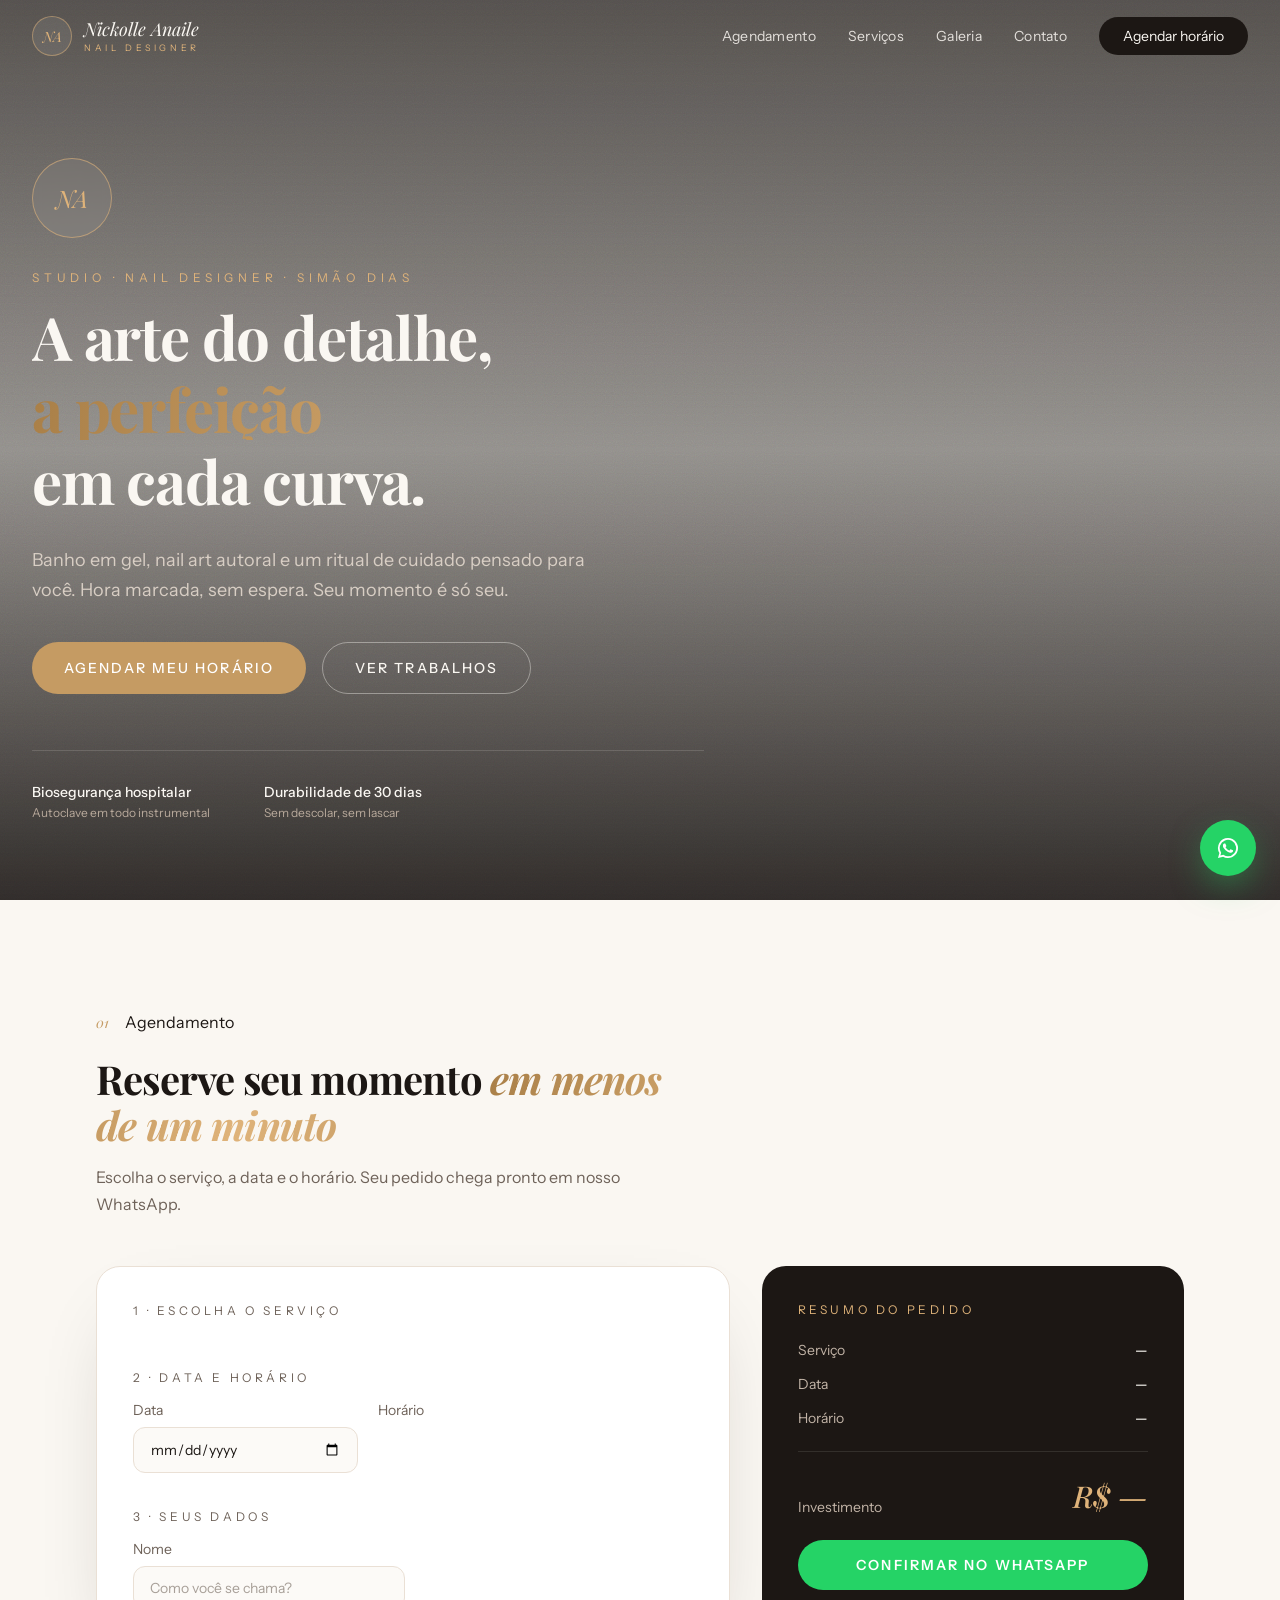
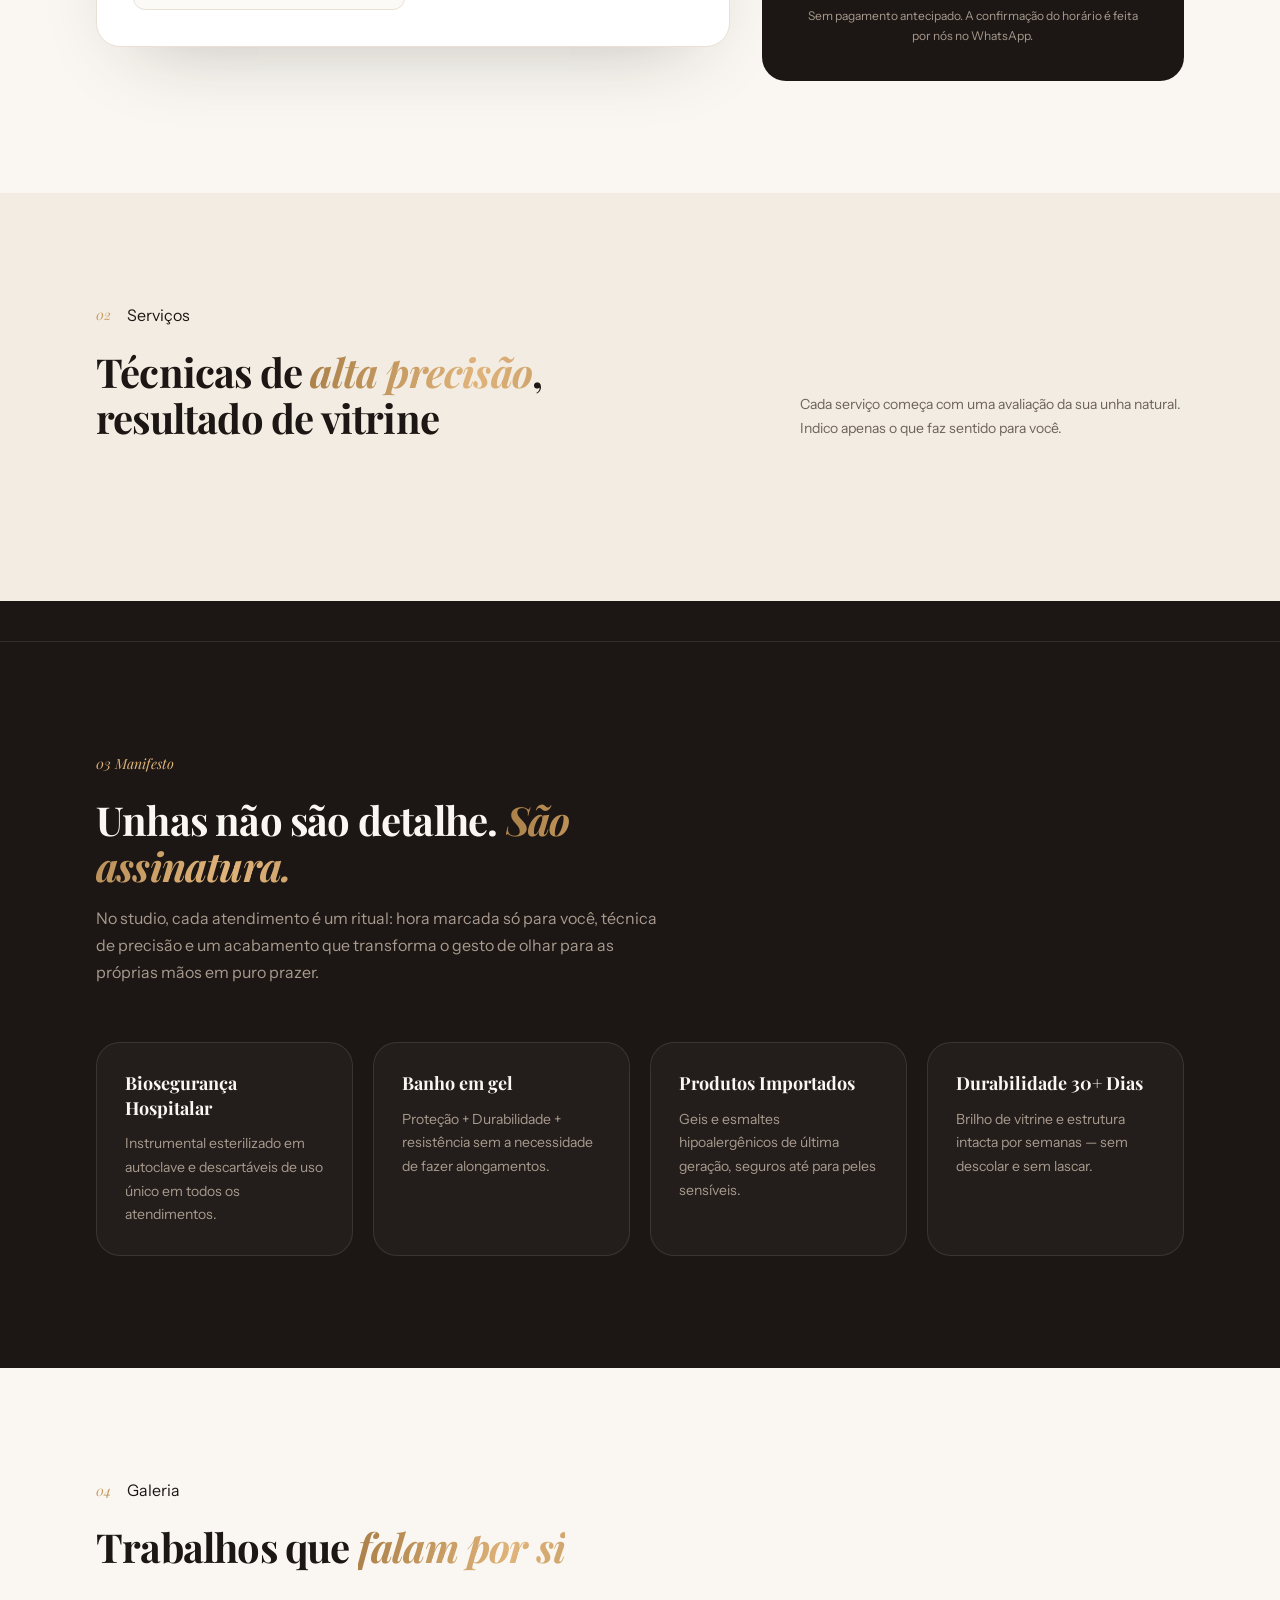
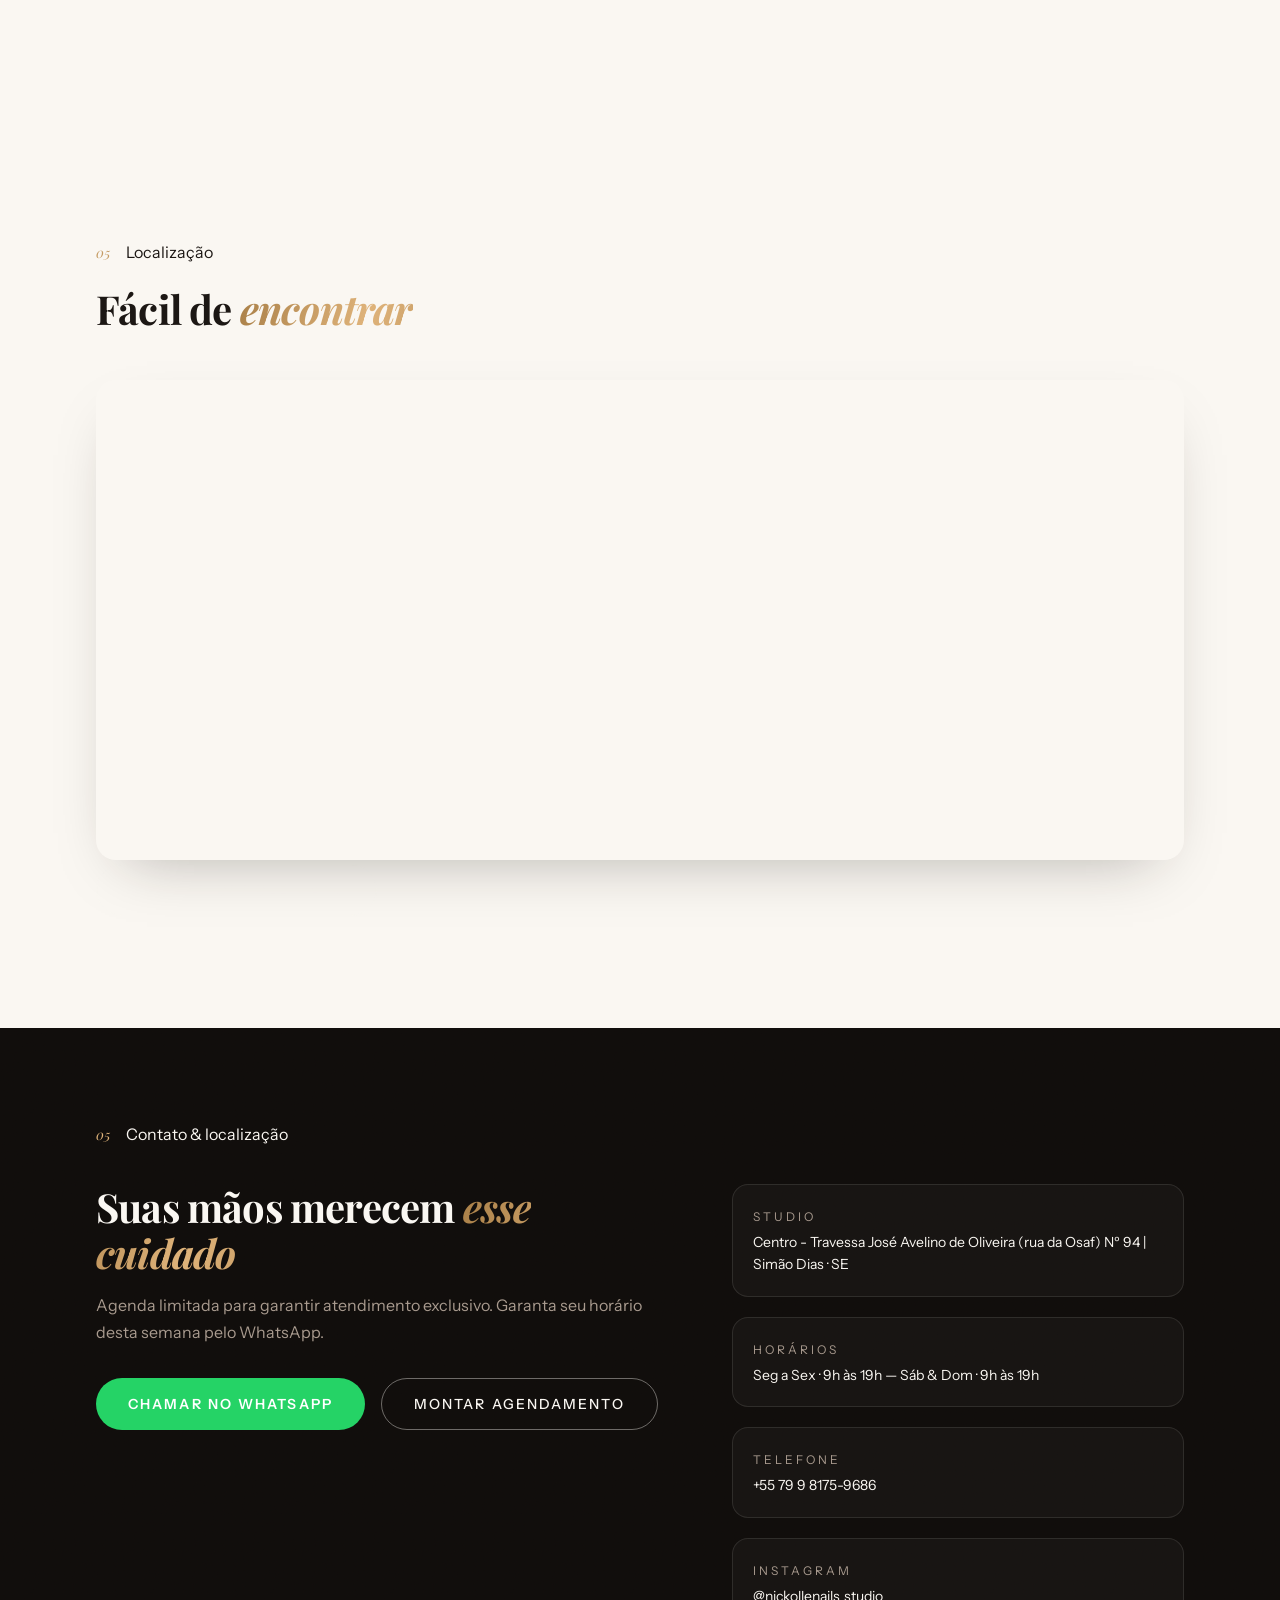
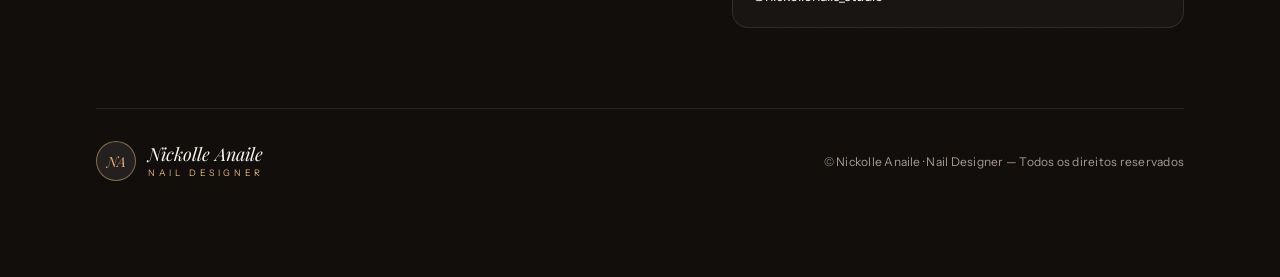
==== index.html @ 62743455 "Add initial HTML structure for nail design studio" ====
<!doctype html>
<html lang="pt-BR">
  <head>
    <meta charset="UTF-8" />
    <meta name="viewport" content="width=device-width, initial-scale=1.0" />
    <title>Nickolle Anaile · Nail Designer</title>
    <meta
      name="description"
      content="Studio de nail design em Simão Dias/SE. Alongamento em fibra de vidro, gel na tips, blindagem e nail art autoral. Agende pelo WhatsApp."
    />
    <link rel="preconnect" href="https://fonts.googleapis.com" />
    <link rel="preconnect" href="https://fonts.gstatic.com" crossorigin />
    <link
      href="https://fonts.googleapis.com/css2?family=Playfair+Display:ital,wght@0,400;0,500;1,400;1,500&family=Instrument+Sans:wght@400;500;600&display=swap"
      rel="stylesheet"
    />
    <link rel="stylesheet" href="style.css" />
  </head>
  <body>
    <!-- NAV -->
    <header class="nav" id="nav">
      <nav class="nav-inner">
        <button class="brand" data-scroll="hero" aria-label="Voltar ao topo">
          <span class="brand-mono">NA</span>
          <span class="brand-text">
            <span class="brand-name">Nickolle Anaile</span>
            <span class="brand-sub">Nail Designer</span>
          </span>
        </button>
        <div class="nav-links">
          <button data-scroll="agendamento">Agendamento</button>
          <button data-scroll="servicos">Serviços</button>
          <button data-scroll="galeria">Galeria</button>
          <button data-scroll="contato">Contato</button>
          <a
            class="nav-cta"
            href="#"
            data-wa="Olá Nickolle! Gostaria de agendar um horário no seu Studio."
            target="_blank"
            rel="noreferrer"
            >Agendar horário</a
          >
        </div>
        <button class="nav-toggle" id="navToggle" aria-label="Abrir menu">
          <span></span><span></span>
        </button>
      </nav>
      <div class="nav-mobile" id="navMobile">
        <button data-scroll="agendamento">Agendamento</button>
        <button data-scroll="servicos">Serviços</button>
        <button data-scroll="galeria">Galeria</button>
        <button data-scroll="contato">Contato</button>
      </div>
    </header>

    <!-- HERO -->
    <section class="hero" id="hero">
      <div class="hero-bg">
        <img
          src="assets/web/gl1_hero.jpg"
          alt="Unhas em gel nude com acabamento profissional do Studio NA"
          fetchpriority="high"
          decoding="async"
        />
      </div>
      <div class="hero-scrim"></div>
      <div class="grain"></div>
      <div class="hero-content">
        <div class="hero-mono reveal">NA</div>
        <p class="overline">Studio · Nail Designer · Simão Dias</p>
        <h1 class="hero-title">
          <span class="line"><span>A arte do detalhe,</span></span>
          <span class="line"><span class="gold-grad">a perfeição</span></span>
          <span class="line"><span>em cada curva.</span></span>
        </h1>
        <p class="hero-sub reveal">
          Banho em gel, nail art autoral e um ritual de cuidado pensado
          para você. Hora marcada, sem espera. Seu momento é só seu.
        </p>
        <div class="hero-ctas reveal">
          <button class="btn btn-gold" data-scroll="agendamento">
            Agendar meu horário
          </button>
          <button class="btn btn-ghost" data-scroll="galeria">
            Ver trabalhos
          </button>
        </div>
        <div class="hero-stats reveal">
          <div class="stat">
            <strong>Biosegurança hospitalar</strong
            ><span>Autoclave em todo instrumental</span>
          </div>
          <div class="stat">
            <strong>Durabilidade de 30 dias</strong
            ><span>Sem descolar, sem lascar</span>
          </div>
        </div>
      </div>
    </section>

    <!-- AGENDAMENTO -->
    <section class="section booking" id="agendamento">
      <div class="container">
        <div class="chapter reveal">
          <span class="chapter-n">01</span><span>Agendamento</span>
        </div>
        <h2 class="h2 reveal">
          Reserve seu momento <em class="gold-grad">em menos de um minuto</em>
        </h2>
        <p class="lead reveal">
          Escolha o serviço, a data e o horário. Seu pedido chega pronto em nosso
          WhatsApp.
        </p>

        <div class="booking-grid reveal">
          <form class="booking-card" id="bookingForm">
            <p class="step-label">1 · Escolha o serviço</p>
            <div class="service-pills" id="servicePills"></div>

            <p class="step-label">2 · Data e horário</p>
            <div class="datetime-grid">
              <label class="field">
                <span>Data</span>
                <input type="date" id="bkDate" />
              </label>
              <div class="field">
                <span>Horário</span>
                <div class="slots" id="timeSlots"></div>
              </div>
            </div>

            <p class="step-label">3 · Seus dados</p>
            <div class="fields-grid">
              <label class="field">
                <span>Nome</span>
                <input
                  type="text"
                  id="bkName"
                  placeholder="Como você se chama?"
                />
              </label>
            </div>
            <p class="form-error" id="formError" hidden>
              Escolha o serviço, a data, o horário e preencha seus dados.
            </p>
          </form>

          <aside class="summary">
            <p class="summary-title">Resumo do pedido</p>
            <dl class="summary-rows">
              <div>
                <dt>Serviço</dt>
                <dd id="smService">—</dd>
              </div>
              <div>
                <dt>Data</dt>
                <dd id="smDate">—</dd>
              </div>
              <div>
                <dt>Horário</dt>
                <dd id="smTime">—</dd>
              </div>
            </dl>
            <div class="summary-total">
              <span>Investimento</span><strong id="smTotal">R$ —</strong>
            </div>
            <button type="button" class="btn btn-wa" id="btnWhatsApp">
              Confirmar no WhatsApp
            </button>
            <p class="summary-note">
              Sem pagamento antecipado. A confirmação do horário é feita por nós
              no WhatsApp.
            </p>
          </aside>
        </div>
      </div>
    </section>

    <!-- SERVIÇOS -->
    <section class="section services" id="servicos">
      <div class="container">
        <div class="chapter reveal">
          <span class="chapter-n">02</span><span>Serviços</span>
        </div>
        <div class="section-head reveal">
          <h2 class="h2">
            Técnicas de <em class="gold-grad">alta precisão</em>, resultado de
            vitrine
          </h2>
          <p class="lead narrow">
            Cada serviço começa com uma avaliação da sua unha natural. Indico
            apenas o que faz sentido para você.
          </p>
        </div>
        <div class="services-grid" id="servicesGrid"></div>
      </div>
    </section>

    <!-- MANIFESTO -->
    <section class="manifesto">
      <div class="marquee">
        <div class="marquee-track" id="marqueeTrack"></div>
      </div>
      <div class="container manifesto-body">
        <div class="chapter dark reveal">
          <span class="chapter-n">03 <span>Manifesto</span>
        </div>
        <h2 class="h2 light reveal">
          Unhas não são detalhe. <em class="gold-grad">São assinatura.</em>
        </h2>
        <p class="lead dim reveal">
          No studio, cada atendimento é um ritual: hora marcada só para você,
          técnica de precisão e um acabamento que transforma o gesto de olhar
          para as próprias mãos em puro prazer.
        </p>
        <div class="pillars">
          <article class="pillar reveal">
            <h3>Biosegurança Hospitalar</h3>
            <p>
              Instrumental esterilizado em autoclave e descartáveis de uso único
              em todos os atendimentos.
            </p>
          </article>
          <article class="pillar reveal">
            <h3>Banho em gel</h3>
            <p>
              Proteção + Durabilidade + resistência sem a necessidade de fazer alongamentos.
            </p>
          </article>
          <article class="pillar reveal">
            <h3>Produtos Importados</h3>
            <p>
              Geis e esmaltes hipoalergênicos de última geração, seguros até
              para peles sensíveis.
            </p>
          </article>
          <article class="pillar reveal">
            <h3>Durabilidade 30+ Dias</h3>
            <p>
              Brilho de vitrine e estrutura intacta por semanas — sem descolar e
              sem lascar.
            </p>
          </article>
        </div>
      </div>
    </section>

    <!-- GALERIA -->
    <section class="section gallery" id="galeria">
      <div class="container">
        <div class="chapter reveal">
          <span class="chapter-n">04</span><span>Galeria</span>
        </div>
        <div class="section-head reveal">
          <h2 class="h2">
            Trabalhos que <em class="gold-grad">falam por si</em>
          </h2>
          <div class="filters" id="galleryFilters"></div>
        </div>
        <div class="gallery-grid" id="galleryGrid"></div>
      </div>
    </section>


    <!-- LOCALIZAÇÃO -->
    <section class="section location" id="localizacao">
      <div class="container">
        <div class="chapter reveal">
          <span class="chapter-n">05</span><span>Localização</span>
        </div>
        <div class="section-head reveal">
          <h2 class="h2">
            Fácil de <em class="gold-grad">encontrar</em>
          </h2>
        </div>
        <div class="map-wrap reveal">
          <iframe
            src="https://maps.google.com/maps?q=Travessa%20Jos%C3%A9%20Avelino%20de%20Oliveira%2C%2094%2C%20Sim%C3%A3o%20Dias%20-%20SE&t=&z=15&ie=UTF8&iwloc=&output=embed"
            title="Mapa do Studio NA em Simão Dias/SE"
            loading="lazy"
            allowfullscreen
            referrerpolicy="no-referrer-when-downgrade"
          ></iframe>
          <a class="btn btn-ghost map-btn" href="https://www.google.com/maps/search/?api=1&query=Travessa+Jos%C3%A9+Avelino+de+Oliveira,+94,+Sim%C3%A3o+Dias+-+SE" target="_blank" rel="noreferrer">Abrir no Google Maps</a>
        </div>
      </div>
    </section>

    <!-- LIGHTBOX -->
    <div class="lightbox" id="lightbox" hidden>
      <figure>
        <img id="lbImg" src="" alt="" />
        <figcaption>
          <span id="lbTitle"></span><span id="lbCat"></span>
        </figcaption>
      </figure>
      <button class="lb-close" id="lbClose" aria-label="Fechar">×</button>
    </div>

    <!-- CONTATO / FOOTER -->
    <footer class="footer" id="contato">
      <div class="grain"></div>
      <div class="container footer-body">
        <div class="chapter dark reveal">
          <span class="chapter-n">05</span><span>Contato & localização</span>
        </div>
        <div class="footer-grid">
          <div class="reveal">
            <h2 class="h2 light">
              Suas mãos merecem <em class="gold-grad">esse cuidado</em>
            </h2>
            <p class="lead dim">
              Agenda limitada para garantir atendimento exclusivo. Garanta seu
              horário desta semana pelo WhatsApp.
            </p>
            <div class="footer-ctas">
              <a
                class="btn btn-wa"
                href="#"
                data-wa="Olá Nickolle! Gostaria de agendar um horário no seu Studio."
                target="_blank"
                rel="noreferrer"
                >Chamar no WhatsApp</a
              >
              <button class="btn btn-ghost" data-scroll="agendamento">
                Montar agendamento
              </button>
            </div>
          </div>
          <div class="contact-cards reveal">
            <div class="contact-card">
              <span class="cc-label">Studio</span>
              <p>Centro - Travessa  José Avelino de Oliveira (rua da Osaf) Nº 94 | Simão Dias · SE</p>
            </div>
            <div class="contact-card">
              <span class="cc-label">Horários</span>
              <p>Seg a Sex · 9h às 19h — Sáb & Dom · 9h às 19h</p>
            </div>
            <div class="contact-card">
              <span class="cc-label">Telefone</span>
              <p>+55 79 9 8175-9686</p>
            </div>
            <a
              class="contact-card link"
              href="https://www.instagram.com/nickollenails_studio?stkn=ZmY0eDQ0bXNuNnZp"
              target="_blank"
              rel="noreferrer"
              ><span class="cc-label">Instagram</span>
              <p>@nickollenails_studio</p></a
            >
          </div>
        </div>
        <div class="footer-base">
          <button
            class="brand dark"
            data-scroll="hero"
            aria-label="Voltar ao topo"
          >
            <span class="brand-mono">NA</span>
            <span class="brand-text">
              <span class="brand-name">Nickolle Anaile</span>
              <span class="brand-sub">Nail Designer</span>
            </span>
          </button>
          <p>
            © <span id="year"></span> Nickolle Anaile · Nail Designer — Todos os
            direitos reservados
          </p>
        </div>
      </div>
    </footer>

    <a
      class="wa-float"
      href="#"
      data-wa="Olá Nickolle! Gostaria de agendar um horário no seu Studio."
      target="_blank"
      rel="noreferrer"
      aria-label="Falar no WhatsApp"
    >
      <svg viewBox="0 0 24 24" width="24" height="24" fill="currentColor">
        <path
          d="M12 2a10 10 0 0 0-8.6 15.1L2 22l5.1-1.3A10 10 0 1 0 12 2Zm0 18.2c-1.5 0-3-.4-4.3-1.2l-.3-.2-3 .8.8-2.9-.2-.3A8.2 8.2 0 1 1 12 20.2Zm4.6-6.1c-.3-.1-1.5-.7-1.7-.8-.2-.1-.4-.1-.6.1l-.8 1c-.1.2-.3.2-.5.1a6.7 6.7 0 0 1-3.3-2.9c-.3-.4 0-.5.2-.8l.4-.5c.1-.2.1-.3 0-.5l-.8-1.9c-.2-.5-.4-.4-.6-.4h-.5c-.2 0-.5.1-.7.3-.9.9-1.1 2.2-.2 3.9a11.6 11.6 0 0 0 4.5 4.3c1.7.8 2.4.9 3.2.7.5-.1 1.5-.6 1.7-1.2.2-.6.2-1.1.1-1.2 0-.1-.2-.2-.5-.3Z"
        />
      </svg>
    </a>

    <script src="script.js"></script>
  </body>
</html>
---- style.css ----
:root {
  --ivory: #faf7f2;
  --sand: #f3ece2;
  --espresso: #1c1714;
  --ink: #100d0b;
  --gold: #c59b63;
  --gold-light: #dfb37a;
  --rose: #d99b8b;
  --clay: #6e6259;
  --linen: #eae0d5;
  --wa: #25d366;
  --font-heading: "Playfair Display", Georgia, serif;
  --font-body: "Instrument Sans", -apple-system, sans-serif;
  --font-editorial: "Lora", Georgia, serif;
}

* {
  margin: 0;
  padding: 0;
  box-sizing: border-box;
}

html {
  scroll-behavior: smooth;
}

body {
  font-family: var(--font-body);
  background: var(--ivory);
  color: var(--espresso);
  -webkit-font-smoothing: antialiased;
}

::selection {
  background: var(--gold);
  color: #fff;
}

button {
  font-family: inherit;
  cursor: pointer;
  background: none;
  border: none;
}
img {
  display: block;
  max-width: 100%;
}
a {
  color: inherit;
  text-decoration: none;
}

.container {
  max-width: 72rem;
  margin: 0 auto;
  padding: 0 1.25rem;
}
@media (min-width: 640px) {
  .container {
    padding: 0 2rem;
  }
}

/* ---------- type ---------- */
.h2 {
  font-family: var(--font-heading);
  font-size: 1.875rem;
  letter-spacing: -0.02em;
  line-height: 1.15;
  max-width: 36rem;
}
@media (min-width: 640px) {
  .h2 {
    font-size: 2.5rem;
  }
}
.h2 em {
  font-style: italic;
}
.h2.light {
  color: var(--ivory);
}

.gold-grad {
  background: linear-gradient(
    105deg,
    #a97f47 0%,
    #dfb37a 38%,
    #c59b63 60%,
    #e8cba0 82%,
    #b78b52 100%
  );
  background-size: 200% auto;
  -webkit-background-clip: text;
  background-clip: text;
  color: transparent;
  animation: shimmer 7s linear infinite;
}
@keyframes shimmer {
  from {
    background-position: 200% 0;
  }
  to {
    background-position: -200% 0;
  }
}

.lead {
  margin-top: 1rem;
  max-width: 36rem;
  font-size: 1rem;
  line-height: 1.7;
  color: var(--clay);
}
.lead.narrow {
  max-width: 24rem;
  font-size: 0.875rem;
}
.lead.dim {
  color: #a89a8e;
}

.chapter {
  display: flex;
  align-items: center;
  gap: 1rem;
  margin-bottom: 1.5rem;
}
.chapter-n {
  font-family: var(--font-heading);
  font-style: italic;
  font-size: 0.875rem;
  color: var(--gold);
}
.chapter-line {
  width: 3rem;
  height: 1px;
  background: rgba(197, 155, 99, 0.6);
}
.chapter-l {
  font-size: 0.75rem;
  text-transform: uppercase;
  letter-spacing: 0.3em;
  color: var(--clay);
}
.chapter.dark .chapter-n {
  color: var(--gold-light);
}
.chapter.dark .chapter-l {
  color: #c2b4a7;
}

.section {
  padding: 6rem 0;
}
@media (min-width: 640px) {
  .section {
    padding: 7rem 0;
  }
}
.section-head {
  display: flex;
  flex-wrap: wrap;
  align-items: flex-end;
  justify-content: space-between;
  gap: 1.5rem;
}

/* ---------- grain ---------- */
.grain {
  position: absolute;
  inset: 0;
  pointer-events: none;
  opacity: 0.35;
  mix-blend-mode: overlay;
  background-image: url("data:image/svg+xml,%3Csvg xmlns='http://www.w3.org/2000/svg' width='120' height='120'%3E%3Cfilter id='n'%3E%3CfeTurbulence type='fractalNoise' baseFrequency='0.9' numOctaves='2'/%3E%3C/filter%3E%3Crect width='120' height='120' filter='url(%23n)' opacity='0.4'/%3E%3C/svg%3E");
}

/* ---------- reveal on scroll ---------- */
/* Progressive enhancement: conteúdo visível por padrão; a animação
   só esconde quando o JS está ativo (html.js). */
html.js .reveal {
  opacity: 0;
  transform: translateY(36px);
  transition:
    opacity 0.9s cubic-bezier(0.22, 1, 0.36, 1),
    transform 0.9s cubic-bezier(0.22, 1, 0.36, 1);
}
html.js .reveal.in {
  opacity: 1;
  transform: none;
}

/* ---------- nav ---------- */
.nav {
  position: fixed;
  inset: 0 0 auto 0;
  z-index: 50;
  border-bottom: 1px solid transparent;
  transition:
    background-color 0.5s,
    box-shadow 0.5s,
    border-color 0.5s;
}
.nav.scrolled {
  background: rgba(255, 255, 255, 0.82);
  backdrop-filter: blur(16px);
  border-color: var(--linen);
  box-shadow: 0 8px 40px -16px rgba(28, 23, 20, 0.25);
}
.nav-inner {
  max-width: 80rem;
  margin: 0 auto;
  padding: 1rem 1.25rem;
  display: flex;
  align-items: center;
  justify-content: space-between;
}
@media (min-width: 640px) {
  .nav-inner {
    padding: 1rem 2rem;
  }
}

.brand {
  display: flex;
  align-items: center;
  gap: 0.75rem;
  text-align: left;
}
.brand-mono {
  display: grid;
  place-items: center;
  width: 2.5rem;
  height: 2.5rem;
  border-radius: 50%;
  border: 1px solid rgba(197, 155, 99, 0.6);
  background: rgba(255, 255, 255, 0.7);
  font-family: var(--font-heading);
  font-style: italic;
  font-size: 0.875rem;
  color: var(--gold);
}
.brand-name {
  display: block;
  font-family: var(--font-heading);
  font-style: italic;
  font-size: 1.125rem;
  color: var(--espresso);
  line-height: 1;
}
.brand-sub {
  display: block;
  font-size: 0.5625rem;
  text-transform: uppercase;
  letter-spacing: 0.4em;
  color: var(--gold);
  margin-top: 0.25rem;
}
.brand.dark .brand-mono,
.nav:not(.scrolled) .brand-mono {
  background: rgba(255, 255, 255, 0.08);
  border-color: rgba(223, 179, 122, 0.5);
  color: var(--gold-light);
}
.brand.dark .brand-name,
.nav:not(.scrolled) .brand-name {
  color: var(--ivory);
}
.brand.dark .brand-sub,
.nav:not(.scrolled) .brand-sub {
  color: var(--gold-light);
}

.nav-links {
  display: none;
  align-items: center;
  gap: 2rem;
}
@media (min-width: 1024px) {
  .nav-links {
    display: flex;
  }
}
.nav-links button {
  font-size: 0.875rem;
  letter-spacing: 0.02em;
  color: rgba(250, 247, 242, 0.85);
  transition: color 0.3s;
  position: relative;
}
.nav.scrolled .nav-links button {
  color: rgba(28, 23, 20, 0.8);
}
.nav-links button:hover {
  color: var(--gold-light);
}
.nav.scrolled .nav-links button:hover {
  color: var(--espresso);
}
.nav-links button::after {
  content: "";
  position: absolute;
  left: 0;
  bottom: -4px;
  width: 0;
  height: 1px;
  background: var(--gold);
  transition: width 0.3s;
}
.nav-links button:hover::after {
  width: 100%;
}
.nav-cta {
  border-radius: 999px;
  background: var(--espresso);
  color: var(--ivory);
  padding: 0.625rem 1.5rem;
  font-size: 0.875rem;
  transition:
    background-color 0.3s,
    transform 0.3s;
}
.nav-cta:hover {
  background: var(--gold);
  transform: translateY(-2px);
}

.nav-toggle {
  display: grid;
  place-items: center;
  gap: 5px;
  width: 2.5rem;
  height: 2.5rem;
  border-radius: 50%;
  border: 1px solid var(--linen);
  background: rgba(255, 255, 255, 0.75);
}
.nav-toggle span {
  display: block;
  width: 16px;
  height: 1.5px;
  background: var(--espresso);
}
@media (min-width: 1024px) {
  .nav-toggle {
    display: none;
  }
}
.nav-mobile {
  display: none;
  flex-direction: column;
  gap: 0.25rem;
  padding: 1rem 1.25rem;
  background: rgba(250, 247, 242, 0.96);
  backdrop-filter: blur(16px);
  border-top: 1px solid var(--linen);
}
.nav-mobile.open {
  display: flex;
}
.nav-mobile button {
  text-align: left;
  padding: 0.75rem;
  border-radius: 0.5rem;
  font-family: var(--font-heading);
  font-style: italic;
  font-size: 1.125rem;
  color: var(--espresso);
}
.nav-mobile button:hover {
  background: var(--sand);
}

/* ---------- hero ---------- */
.hero {
  position: relative;
  min-height: 100svh;
  overflow: hidden;
  display: flex;
}
.hero-bg {
  position: absolute;
  inset: -10% 0;
  will-change: transform;
}
.hero-bg img {
  width: 100%;
  height: 100%;
  object-fit: cover;
}
.hero-scrim {
  position: absolute;
  inset: 0;
  background: linear-gradient(
    180deg,
    rgba(20, 16, 14, 0.72) 0%,
    rgba(20, 16, 14, 0.45) 50%,
    rgba(20, 16, 14, 0.88) 100%
  );
}
.hero-content {
  position: relative;
  z-index: 2;
  max-width: 80rem;
  margin: 0 auto;
  width: 100%;
  padding: 8rem 1.25rem 5rem;
  display: flex;
  flex-direction: column;
  justify-content: flex-end;
}
@media (min-width: 640px) {
  .hero-content {
    padding: 8rem 2rem 5rem;
  }
}

.hero-mono {
  display: grid;
  place-items: center;
  width: 5rem;
  height: 5rem;
  border-radius: 50%;
  border: 1px solid rgba(223, 179, 122, 0.6);
  background: rgba(255, 255, 255, 0.06);
  backdrop-filter: blur(4px);
  font-family: var(--font-heading);
  font-style: italic;
  font-size: 1.5rem;
  color: var(--gold-light);
  margin-bottom: 2rem;
}

.overline {
  font-size: 0.75rem;
  text-transform: uppercase;
  letter-spacing: 0.4em;
  color: var(--gold-light);
  margin-bottom: 1.25rem;
}

.hero-title {
  font-family: var(--font-heading);
  font-size: 2.25rem;
  line-height: 1.05;
  letter-spacing: -0.02em;
  color: var(--ivory);
  max-width: 48rem;
}
@media (min-width: 640px) {
  .hero-title {
    font-size: 3rem;
  }
}
@media (min-width: 1024px) {
  .hero-title {
    font-size: 3.75rem;
  }
}
.hero-title .line {
  display: block;
  overflow: hidden;
  padding-bottom: 0.15em;
}
.hero-title .line > span {
  display: block;
  transform: translateY(115%);
  animation: lineUp 1.05s cubic-bezier(0.22, 1, 0.36, 1) forwards;
}
.hero-title .line:nth-child(1) > span {
  animation-delay: 0.25s;
}
.hero-title .line:nth-child(2) > span {
  animation-delay: 0.39s;
}
.hero-title .line:nth-child(3) > span {
  animation-delay: 0.53s;
}
@keyframes lineUp {
  to {
    transform: translateY(0);
  }
}

.hero-sub {
  margin-top: 1.5rem;
  max-width: 36rem;
  font-size: 1rem;
  line-height: 1.7;
  color: #d8cec4;
  transition-delay: 0.8s;
}
@media (min-width: 640px) {
  .hero-sub {
    font-size: 1.125rem;
  }
}

.hero-ctas {
  margin-top: 2.25rem;
  display: flex;
  flex-wrap: wrap;
  gap: 1rem;
  transition-delay: 0.95s;
}

.hero-stats {
  margin-top: 3.5rem;
  padding-top: 2rem;
  border-top: 1px solid rgba(250, 247, 242, 0.15);
  display: grid;
  gap: 1.5rem;
  max-width: 42rem;
  transition-delay: 1.1s;
}
@media (min-width: 640px) {
  .hero-stats {
    grid-template-columns: repeat(3, 1fr);
  }
}
.stat strong {
  display: block;
  font-size: 0.875rem;
  font-weight: 500;
  color: var(--ivory);
}
.stat span {
  display: block;
  font-size: 0.75rem;
  color: #b8a99b;
  margin-top: 0.25rem;
}

/* ---------- buttons ---------- */
.btn {
  display: inline-flex;
  align-items: center;
  justify-content: center;
  gap: 0.6rem;
  border-radius: 999px;
  padding: 1rem 2rem;
  font-size: 0.875rem;
  font-weight: 500;
  text-transform: uppercase;
  letter-spacing: 0.15em;
  transition:
    transform 0.3s,
    box-shadow 0.3s,
    background-color 0.3s,
    border-color 0.3s,
    color 0.3s;
}
.btn-gold {
  background: var(--gold);
  color: #fff;
}
.btn-gold:hover {
  transform: translateY(-4px);
  box-shadow: 0 16px 40px -12px rgba(197, 155, 99, 0.7);
}
.btn-ghost {
  border: 1px solid rgba(250, 247, 242, 0.4);
  color: var(--ivory);
}
.btn-ghost:hover {
  border-color: var(--ivory);
  background: rgba(250, 247, 242, 0.1);
}
.btn-wa {
  background: var(--wa);
  color: #fff;
  font-weight: 600;
  width: 100%;
}
.btn-wa:hover {
  transform: translateY(-2px);
  box-shadow: 0 16px 40px -12px rgba(37, 211, 102, 0.6);
}
.footer .btn-ghost:hover {
  border-color: var(--gold);
  background: rgba(197, 155, 99, 0.1);
}

/* ---------- booking ---------- */
.booking {
  background: var(--ivory);
}
.booking-grid {
  margin-top: 3rem;
  display: grid;
  gap: 2rem;
}
@media (min-width: 1024px) {
  .booking-grid {
    grid-template-columns: 1.5fr 1fr;
    align-items: start;
  }
}

.booking-card {
  background: #fff;
  border: 1px solid var(--linen);
  border-radius: 1.5rem;
  padding: 1.5rem;
  box-shadow: 0 30px 80px -40px rgba(28, 23, 20, 0.3);
}
@media (min-width: 640px) {
  .booking-card {
    padding: 2.25rem;
  }
}
.step-label {
  font-size: 0.75rem;
  text-transform: uppercase;
  letter-spacing: 0.3em;
  color: var(--clay);
  margin: 2.25rem 0 1rem;
}
.step-label:first-child {
  margin-top: 0;
}

.service-pills {
  display: grid;
  gap: 0.75rem;
}
@media (min-width: 640px) {
  .service-pills {
    grid-template-columns: 1fr 1fr;
  }
}
.pill {
  display: flex;
  align-items: center;
  justify-content: space-between;
  gap: 0.75rem;
  text-align: left;
  border: 1px solid var(--linen);
  background: rgba(250, 247, 242, 0.6);
  border-radius: 1rem;
  padding: 0.875rem 1rem;
  transition:
    border-color 0.3s,
    background-color 0.3s,
    transform 0.3s,
    box-shadow 0.3s;
}
.pill:hover {
  transform: translateY(-2px);
  border-color: rgba(197, 155, 99, 0.5);
}
.pill.active {
  border-color: var(--gold);
  background: rgba(197, 155, 99, 0.1);
  box-shadow: 0 10px 30px -14px rgba(197, 155, 99, 0.6);
}
.pill-name {
  font-size: 0.875rem;
  font-weight: 500;
}
.pill-price {
  flex-shrink: 0;
  font-family: var(--font-heading);
  font-style: italic;
  font-size: 0.875rem;
  color: var(--gold);
}

.datetime-grid {
  display: grid;
  gap: 1.25rem;
}
@media (min-width: 640px) {
  .datetime-grid {
    grid-template-columns: 1fr 1.4fr;
  }
}
.field > span {
  display: block;
  font-size: 0.875rem;
  color: var(--clay);
  margin-bottom: 0.5rem;
}
.field input {
  width: 100%;
  border: 1px solid var(--linen);
  background: rgba(250, 247, 242, 0.6);
  border-radius: 0.75rem;
  padding: 0.75rem 1rem;
  font-size: 0.875rem;
  color: var(--espresso);
  font-family: inherit;
  outline: none;
  transition:
    border-color 0.3s,
    box-shadow 0.3s;
}
.field input:focus {
  border-color: var(--gold);
  box-shadow: 0 0 0 3px rgba(197, 155, 99, 0.3);
}
.field input::placeholder {
  color: rgba(110, 98, 89, 0.6);
}

.slots {
  display: grid;
  grid-template-columns: repeat(4, 1fr);
  gap: 0.5rem;
}
.slot {
  border: 1px solid var(--linen);
  background: rgba(250, 247, 242, 0.6);
  border-radius: 0.5rem;
  padding: 0.625rem 0.5rem;
  font-size: 0.75rem;
  font-weight: 500;
  letter-spacing: 0.05em;
  transition: all 0.2s;
}
.slot:hover {
  border-color: var(--gold);
}
.slot.active {
  border-color: var(--espresso);
  background: var(--espresso);
  color: var(--ivory);
}

.fields-grid {
  display: grid;
  gap: 1rem;
}
@media (min-width: 640px) {
  .fields-grid {
    grid-template-columns: 1fr 1fr;
  }
}

.form-error {
  margin-top: 1.25rem;
  font-size: 0.875rem;
  color: #b4443c;
}

.summary {
  background: var(--espresso);
  color: var(--ivory);
  border-radius: 1.5rem;
  padding: 1.5rem;
  display: flex;
  flex-direction: column;
}
@media (min-width: 640px) {
  .summary {
    padding: 2.25rem;
  }
}
@media (min-width: 1024px) {
  .summary {
    position: sticky;
    top: 6rem;
  }
}
.summary-title {
  font-size: 0.75rem;
  text-transform: uppercase;
  letter-spacing: 0.3em;
  color: var(--gold-light);
}
.summary-rows {
  margin-top: 1.5rem;
  padding-bottom: 1.5rem;
  border-bottom: 1px solid rgba(250, 247, 242, 0.1);
  display: grid;
  gap: 1rem;
  font-size: 0.875rem;
}
.summary-rows div {
  display: flex;
  justify-content: space-between;
  gap: 1rem;
}
.summary-rows dt {
  color: #c2b4a7;
}
.summary-rows dd {
  font-weight: 500;
  text-align: right;
}
.summary-total {
  display: flex;
  align-items: flex-end;
  justify-content: space-between;
  padding: 1.5rem 0;
}
.summary-total span {
  font-size: 0.875rem;
  color: #c2b4a7;
}
.summary-total strong {
  font-family: var(--font-heading);
  font-style: italic;
  font-weight: 500;
  font-size: 1.875rem;
  color: var(--gold-light);
}
.summary-note {
  margin-top: 1rem;
  text-align: center;
  font-size: 0.75rem;
  line-height: 1.6;
  color: #a89a8e;
}

/* ---------- services ---------- */
.services {
  background: var(--sand);
}
.services-grid {
  margin-top: 3rem;
  display: grid;
  gap: 1.25rem;
}
@media (min-width: 640px) {
  .services-grid {
    grid-template-columns: 1fr 1fr;
  }
}
@media (min-width: 1024px) {
  .services-grid {
    grid-template-columns: repeat(3, 1fr);
  }
}
.svc {
  display: flex;
  flex-direction: column;
  height: 100%;
  background: #fff;
  border: 1px solid var(--linen);
  border-radius: 1.5rem;
  padding: 1.75rem;
  transition:
    transform 0.5s,
    border-color 0.5s,
    box-shadow 0.5s;
}
.svc:hover {
  transform: translateY(-8px);
  border-color: rgba(197, 155, 99, 0.6);
  box-shadow: 0 30px 60px -30px rgba(197, 155, 99, 0.45);
}
.svc-tag {
  align-self: flex-start;
  border: 1px solid rgba(197, 155, 99, 0.4);
  background: rgba(197, 155, 99, 0.1);
  border-radius: 999px;
  padding: 0.25rem 0.75rem;
  font-size: 0.625rem;
  font-weight: 500;
  text-transform: uppercase;
  letter-spacing: 0.25em;
  color: var(--gold);
  margin-bottom: 1.25rem;
}
.svc h3 {
  font-family: var(--font-heading);
  font-size: 1.25rem;
  line-height: 1.3;
}
.svc-desc {
  margin-top: 0.75rem;
  flex: 1;
  font-size: 0.875rem;
  line-height: 1.7;
  color: var(--clay);
}
.svc-foot {
  margin-top: 1.5rem;
  padding-top: 1.25rem;
  border-top: 1px solid var(--linen);
  display: flex;
  align-items: center;
  justify-content: space-between;
  gap: 1rem;
}
.svc-price {
  font-family: var(--font-heading);
  font-style: italic;
  font-size: 1.5rem;
}
.svc-price small {
  font-family: var(--font-body);
  font-style: normal;
  font-size: 0.75rem;
  color: var(--clay);
  margin-right: 0.25rem;
}
.svc-dur {
  margin-top: 0.25rem;
  font-size: 0.75rem;
  color: var(--clay);
}
.svc-btn {
  display: inline-flex;
  align-items: center;
  gap: 0.375rem;
  border: 1px solid var(--espresso);
  border-radius: 999px;
  padding: 0.625rem 1rem;
  font-size: 0.75rem;
  font-weight: 500;
  text-transform: uppercase;
  letter-spacing: 0.12em;
  transition: all 0.3s;
  white-space: nowrap;
}
.svc-btn:hover {
  border-color: var(--gold);
  background: var(--gold);
  color: #fff;
}

/* ---------- manifesto ---------- */
.manifesto {
  background: var(--espresso);
  color: var(--ivory);
  overflow: hidden;
}
.marquee {
  border-bottom: 1px solid rgba(250, 247, 242, 0.1);
  padding: 1.25rem 0;
  overflow: hidden;
}
.marquee-track {
  display: flex;
  gap: 2rem;
  width: max-content;
  white-space: nowrap;
  animation: marquee 48s linear infinite;
}
.marquee-track span {
  display: flex;
  align-items: center;
  gap: 2rem;
  font-family: var(--font-heading);
  font-style: italic;
  font-size: 1.125rem;
  color: rgba(223, 179, 122, 0.9);
}
.marquee-track i {
  width: 6px;
  height: 6px;
  border-radius: 50%;
  background: rgba(197, 155, 99, 0.6);
}
@keyframes marquee {
  to {
    transform: translateX(-50%);
  }
}

.manifesto-body {
  padding: 6rem 1.25rem;
}
@media (min-width: 640px) {
  .manifesto-body {
    padding: 7rem 2rem;
  }
}
.pillars {
  margin-top: 3.5rem;
  display: grid;
  gap: 1.25rem;
}
@media (min-width: 640px) {
  .pillars {
    grid-template-columns: 1fr 1fr;
  }
}
@media (min-width: 1024px) {
  .pillars {
    grid-template-columns: repeat(4, 1fr);
  }
}
.pillar {
  height: 100%;
  border: 1px solid rgba(250, 247, 242, 0.1);
  background: rgba(255, 255, 255, 0.03);
  border-radius: 1.5rem;
  padding: 1.75rem;
  transition: all 0.5s;
}
.pillar:hover {
  transform: translateY(-6px);
  border-color: rgba(197, 155, 99, 0.4);
  background: rgba(255, 255, 255, 0.06);
}
.pillar h3 {
  font-family: var(--font-heading);
  font-size: 1.125rem;
  line-height: 1.35;
}
.pillar p {
  margin-top: 0.75rem;
  font-size: 0.875rem;
  line-height: 1.7;
  color: #a89a8e;
}

/* ---------- gallery ---------- */
.gallery {
  background: var(--ivory);
}
.filters {
  display: flex;
  flex-wrap: wrap;
  gap: 0.5rem;
}
.filter {
  border: 1px solid var(--linen);
  background: #fff;
  color: var(--clay);
  border-radius: 999px;
  padding: 0.5rem 1rem;
  font-size: 0.75rem;
  font-weight: 500;
  text-transform: uppercase;
  letter-spacing: 0.12em;
  transition: all 0.3s;
}
.filter:hover {
  border-color: var(--gold);
  color: var(--espresso);
}
.filter.active {
  border-color: var(--espresso);
  background: var(--espresso);
  color: var(--ivory);
}

.gallery-grid {
  margin-top: 3rem;
  columns: 2;
  column-gap: 1rem;
}
@media (min-width: 1024px) {
  .gallery-grid {
    columns: 4;
  }
}
.gitem {
  position: relative;
  display: block;
  width: 100%;
  margin-bottom: 1rem;
  overflow: hidden;
  border-radius: 1rem;
  break-inside: avoid;
  animation: gIn 0.5s cubic-bezier(0.22, 1, 0.36, 1);
}
@keyframes gIn {
  from {
    opacity: 0;
    transform: scale(0.94);
  }
}
.gitem img {
  width: 100%;
  transition: transform 0.7s cubic-bezier(0.22, 1, 0.36, 1);
}
.gitem:hover img {
  transform: scale(1.05);
}
.gitem-cap {
  position: absolute;
  inset: 0;
  display: flex;
  flex-direction: column;
  justify-content: flex-end;
  align-items: flex-start;
  padding: 1rem;
  background: linear-gradient(to top, rgba(28, 23, 20, 0.8), transparent 55%);
  opacity: 0;
  transition: opacity 0.5s;
}
.gitem:hover .gitem-cap {
  opacity: 1;
}
.gitem-cap strong {
  font-family: var(--font-heading);
  font-style: italic;
  font-weight: 500;
  font-size: 1rem;
  color: var(--ivory);
}
.gitem-cap span {
  font-size: 0.625rem;
  text-transform: uppercase;
  letter-spacing: 0.25em;
  color: var(--gold-light);
  margin-top: 0.25rem;
}

.lightbox {
  position: fixed;
  inset: 0;
  z-index: 60;
  display: flex;
  align-items: center;
  justify-content: center;
  padding: 1.25rem;
  background: rgba(16, 13, 11, 0.95);
  backdrop-filter: blur(6px);
  animation: fadeIn 0.3s;
}
@keyframes fadeIn {
  from {
    opacity: 0;
  }
}
.lightbox figure {
  max-width: 48rem;
  max-height: 85vh;
  animation: gIn 0.45s cubic-bezier(0.22, 1, 0.36, 1);
}
.lightbox img {
  max-height: 75vh;
  width: auto;
  margin: 0 auto;
  border-radius: 1rem;
}
.lightbox[hidden] {
  display: none;
}
.lightbox {
  position: fixed;
  inset: 0;
  z-index: 60;
  display: flex;
  align-items: center;
  justify-content: center;
  padding: 1.25rem;
  background: rgba(16, 13, 11, 0.95);
  backdrop-filter: blur(6px);
  animation: fadeIn 0.3s;
}
.lightbox figcaption {
  margin-top: 1rem;
  display: flex;
  justify-content: space-between;
  align-items: baseline;
  gap: 1rem;
}
.lightbox figcaption span:first-child {
  font-family: var(--font-heading);
  font-style: italic;
  font-size: 1.25rem;
  color: var(--ivory);
}
.lightbox figcaption span:last-child {
  font-size: 0.75rem;
  text-transform: uppercase;
  letter-spacing: 0.25em;
  color: var(--gold-light);
}
.lb-close {
  position: absolute;
  top: 1.25rem;
  right: 1.25rem;
  width: 2.75rem;
  height: 2.75rem;
  border-radius: 50%;
  border: 1px solid rgba(250, 247, 242, 0.3);
  color: var(--ivory);
  font-size: 1.5rem;
  line-height: 1;
  transition: all 0.3s;
}
.lb-close:hover {
  border-color: var(--gold);
  color: var(--gold-light);
}

/* ---------- localização ---------- */
.map-wrap {
  position: relative;
  margin-top: 3rem;
}
.map-wrap iframe {
  width: 100%;
  height: clamp(320px, 45vw, 480px);
  border: 0;
  border-radius: 1.25rem;
  box-shadow: 0 24px 60px -30px rgba(28, 23, 20, 0.35);
  filter: saturate(0.85) contrast(1.02);
}

/* ---------- footer ---------- */
.footer {
  position: relative;
  background: var(--ink);
  color: var(--ivory);
  overflow: hidden;
}
.footer-body {
  position: relative;
  padding: 6rem 1.25rem;
}
@media (min-width: 640px) {
  .footer-body {
    padding: 6rem 2rem;
  }
}
.footer-grid {
  margin-top: 2.5rem;
  display: grid;
  gap: 3rem;
}
@media (min-width: 1024px) {
  .footer-grid {
    grid-template-columns: 1.3fr 1fr;
  }
}
.footer-ctas {
  margin-top: 2rem;
  display: flex;
  flex-wrap: wrap;
  gap: 1rem;
}
.footer-ctas .btn-wa {
  width: auto;
}
.contact-cards {
  display: grid;
  gap: 1.25rem;
}
.contact-card {
  display: block;
  border: 1px solid rgba(250, 247, 242, 0.1);
  background: rgba(255, 255, 255, 0.03);
  border-radius: 1rem;
  padding: 1.25rem;
}
.contact-card.link {
  transition: all 0.3s;
}
.contact-card.link:hover {
  border-color: rgba(197, 155, 99, 0.4);
  background: rgba(197, 155, 99, 0.05);
}
.cc-label {
  font-size: 0.75rem;
  text-transform: uppercase;
  letter-spacing: 0.25em;
  color: #a89a8e;
}
.contact-card p {
  margin-top: 0.375rem;
  font-size: 0.875rem;
  line-height: 1.6;
}
.footer-base {
  margin-top: 5rem;
  padding-top: 2rem;
  border-top: 1px solid rgba(250, 247, 242, 0.1);
  display: flex;
  flex-direction: column;
  align-items: center;
  gap: 1.5rem;
}
@media (min-width: 640px) {
  .footer-base {
    flex-direction: row;
    justify-content: space-between;
  }
}
.footer-base p {
  font-size: 0.75rem;
  letter-spacing: 0.02em;
  color: #a89a8e;
}

/* ---------- wa float ---------- */
.wa-float {
  position: fixed;
  bottom: 1.5rem;
  right: 1.5rem;
  z-index: 50;
  display: grid;
  place-items: center;
  width: 3.5rem;
  height: 3.5rem;
  border-radius: 50%;
  background: var(--wa);
  color: #fff;
  box-shadow: 0 12px 36px -8px rgba(37, 211, 102, 0.6);
  transition: transform 0.3s;
  animation: popIn 0.5s cubic-bezier(0.34, 1.56, 0.64, 1) 1.5s backwards;
}
.wa-float:hover {
  transform: scale(1.1);
}
@keyframes popIn {
  from {
    opacity: 0;
    transform: scale(0);
  }
}

@media (prefers-reduced-motion: reduce) {
  *,
  *::before,
  *::after {
    animation-duration: 0.01ms !important;
    transition-duration: 0.01ms !important;
  }
  html {
    scroll-behavior: auto;
  }
}
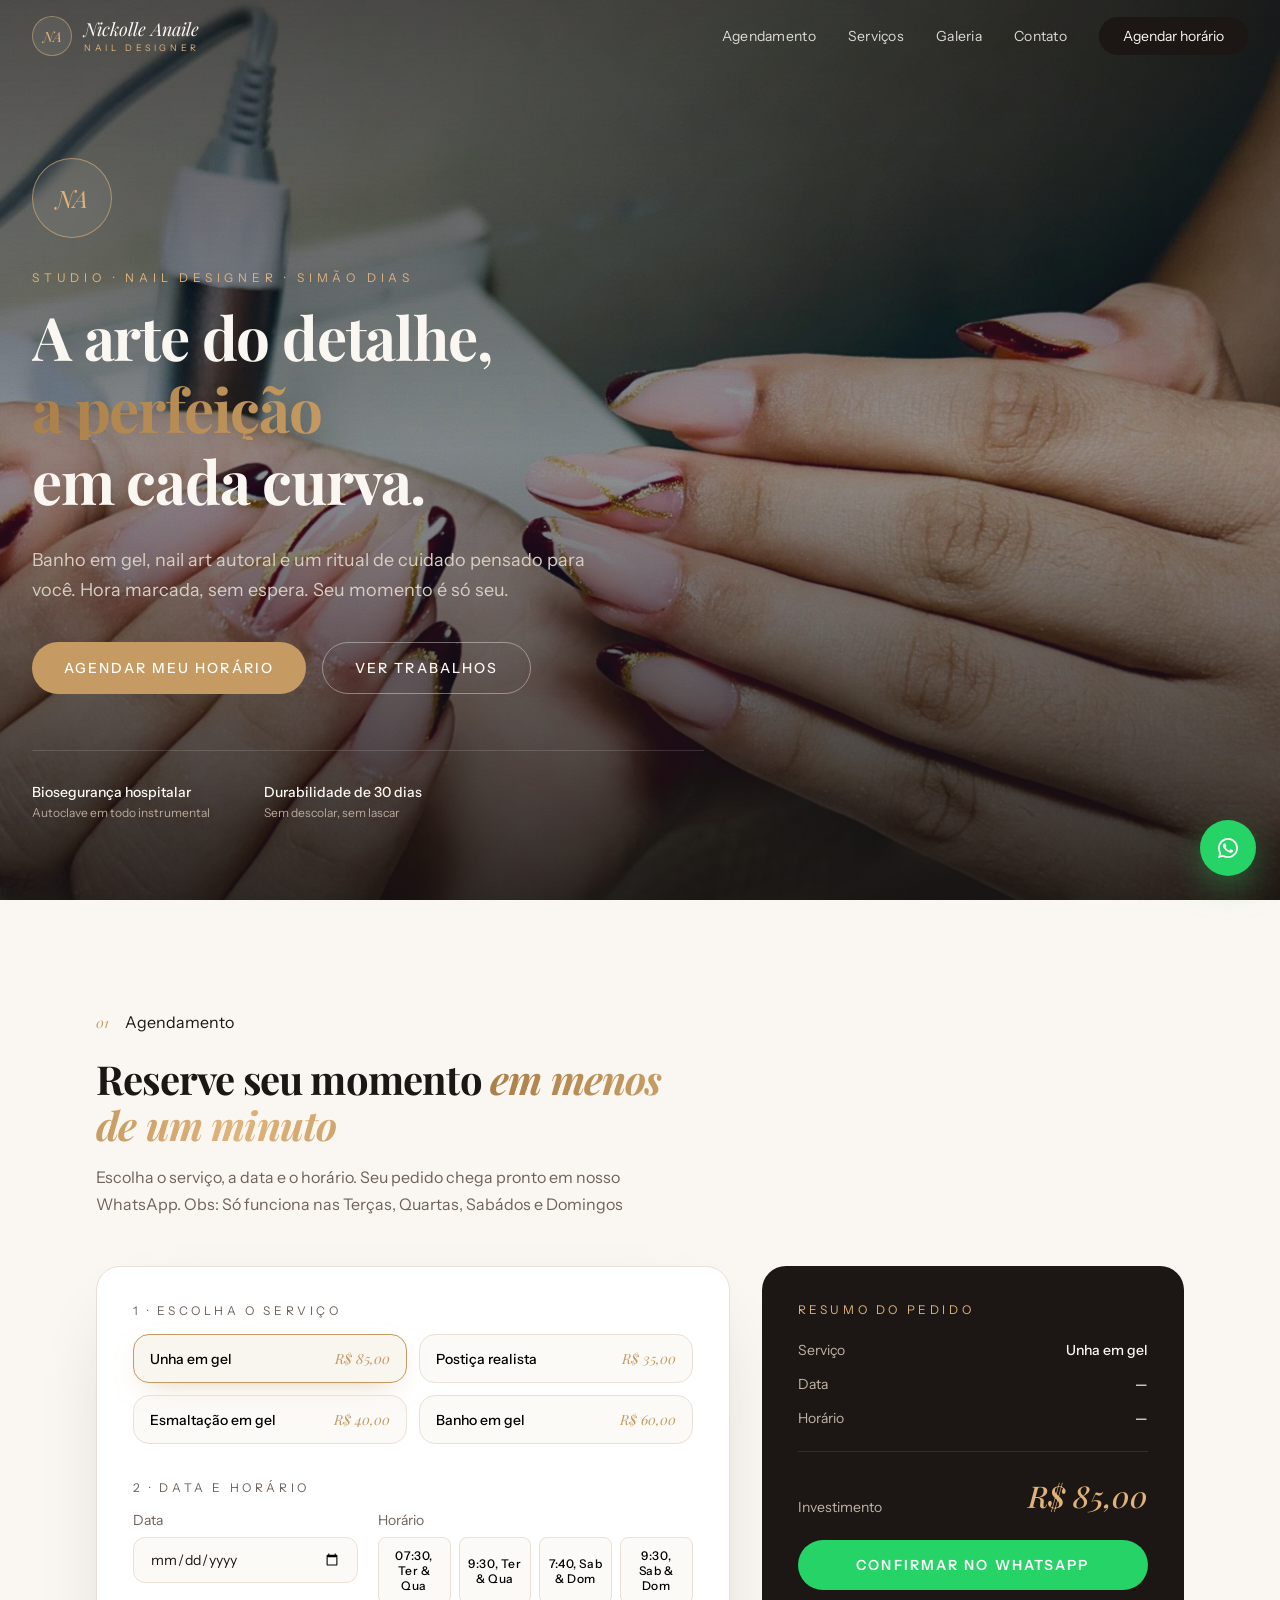
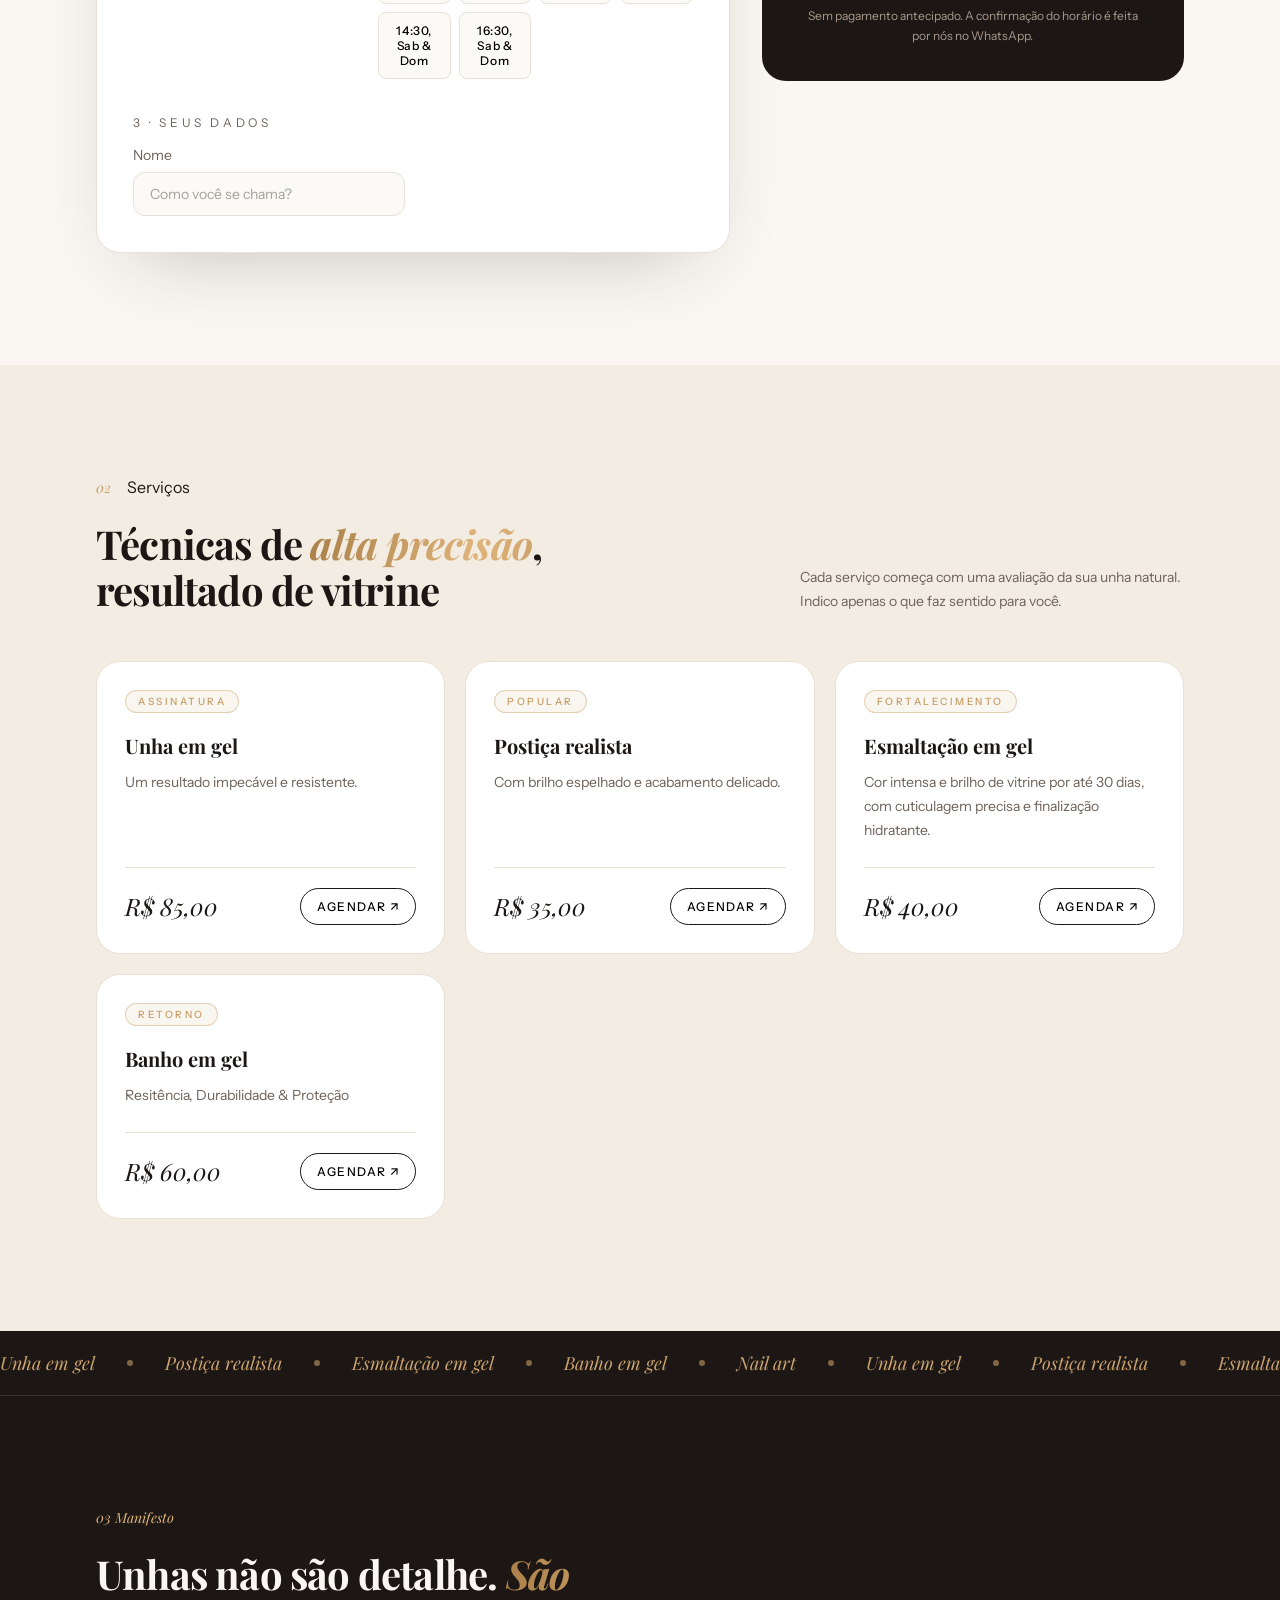
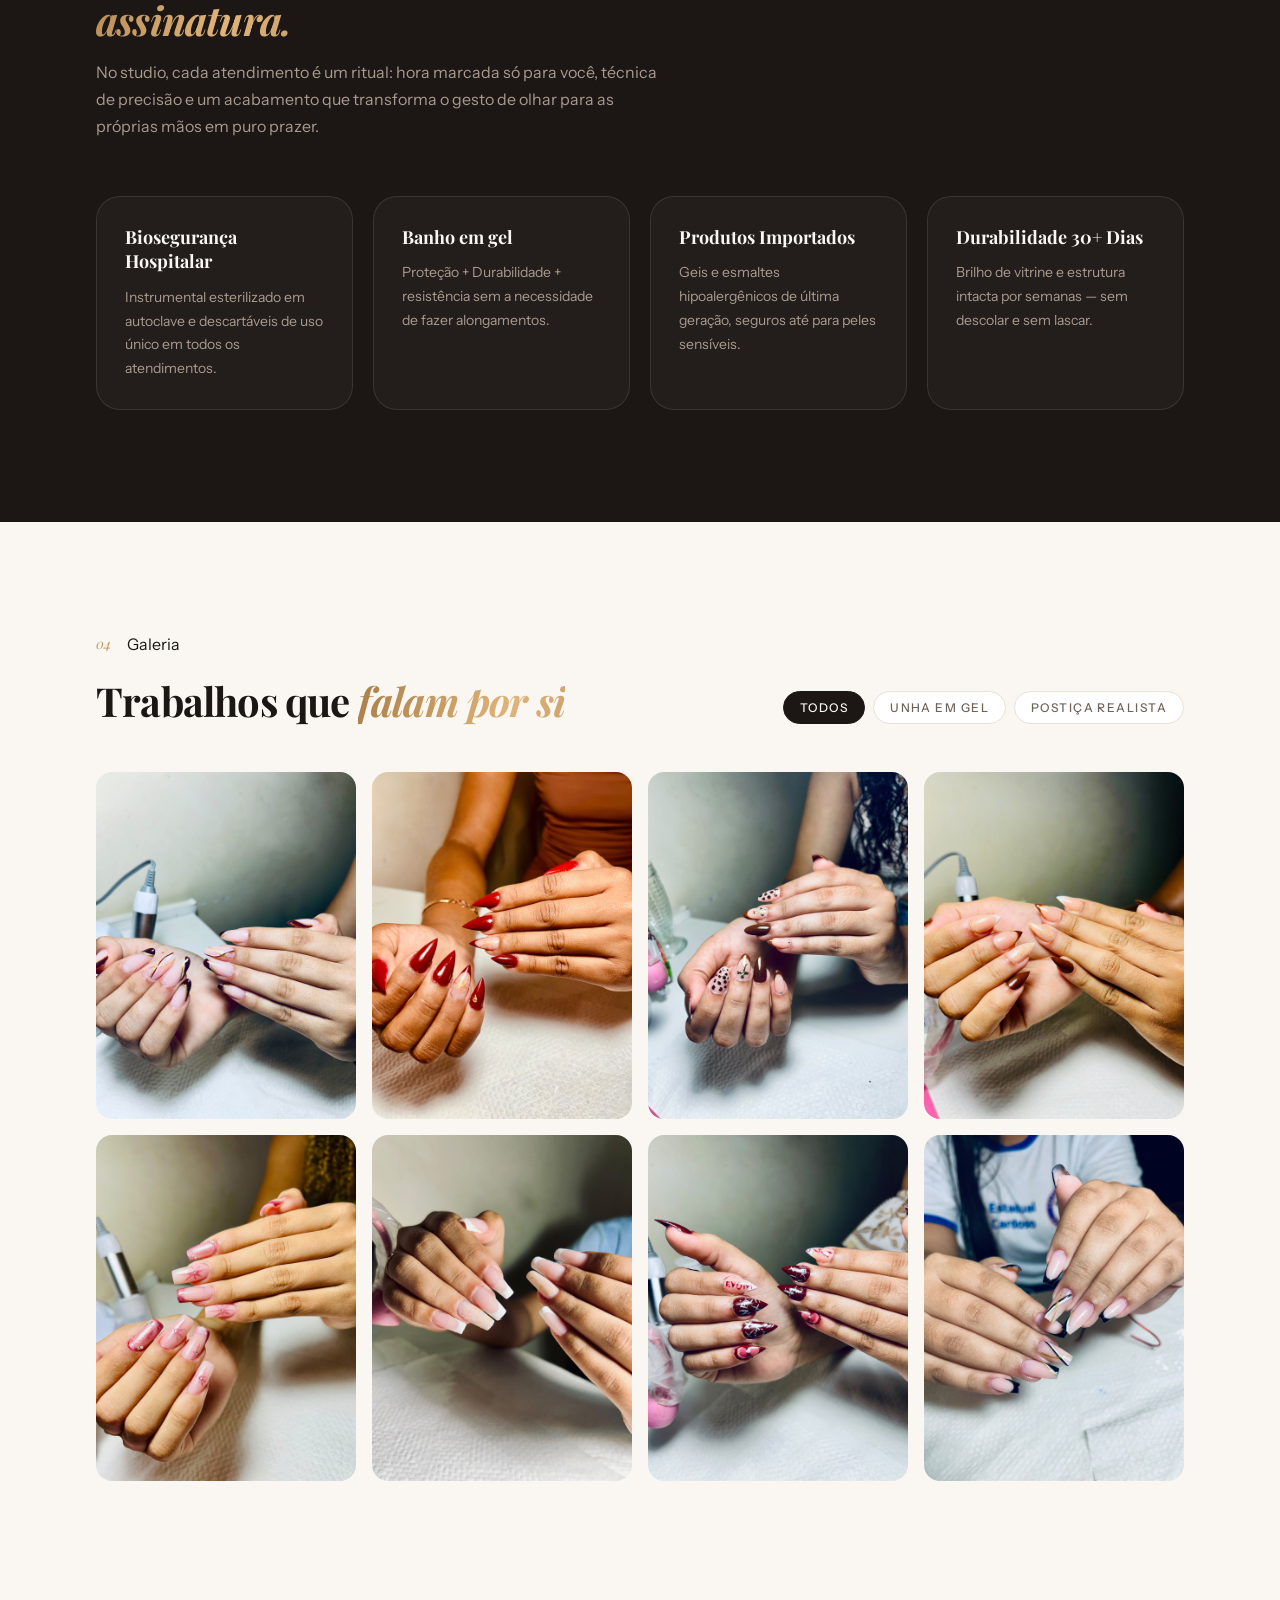
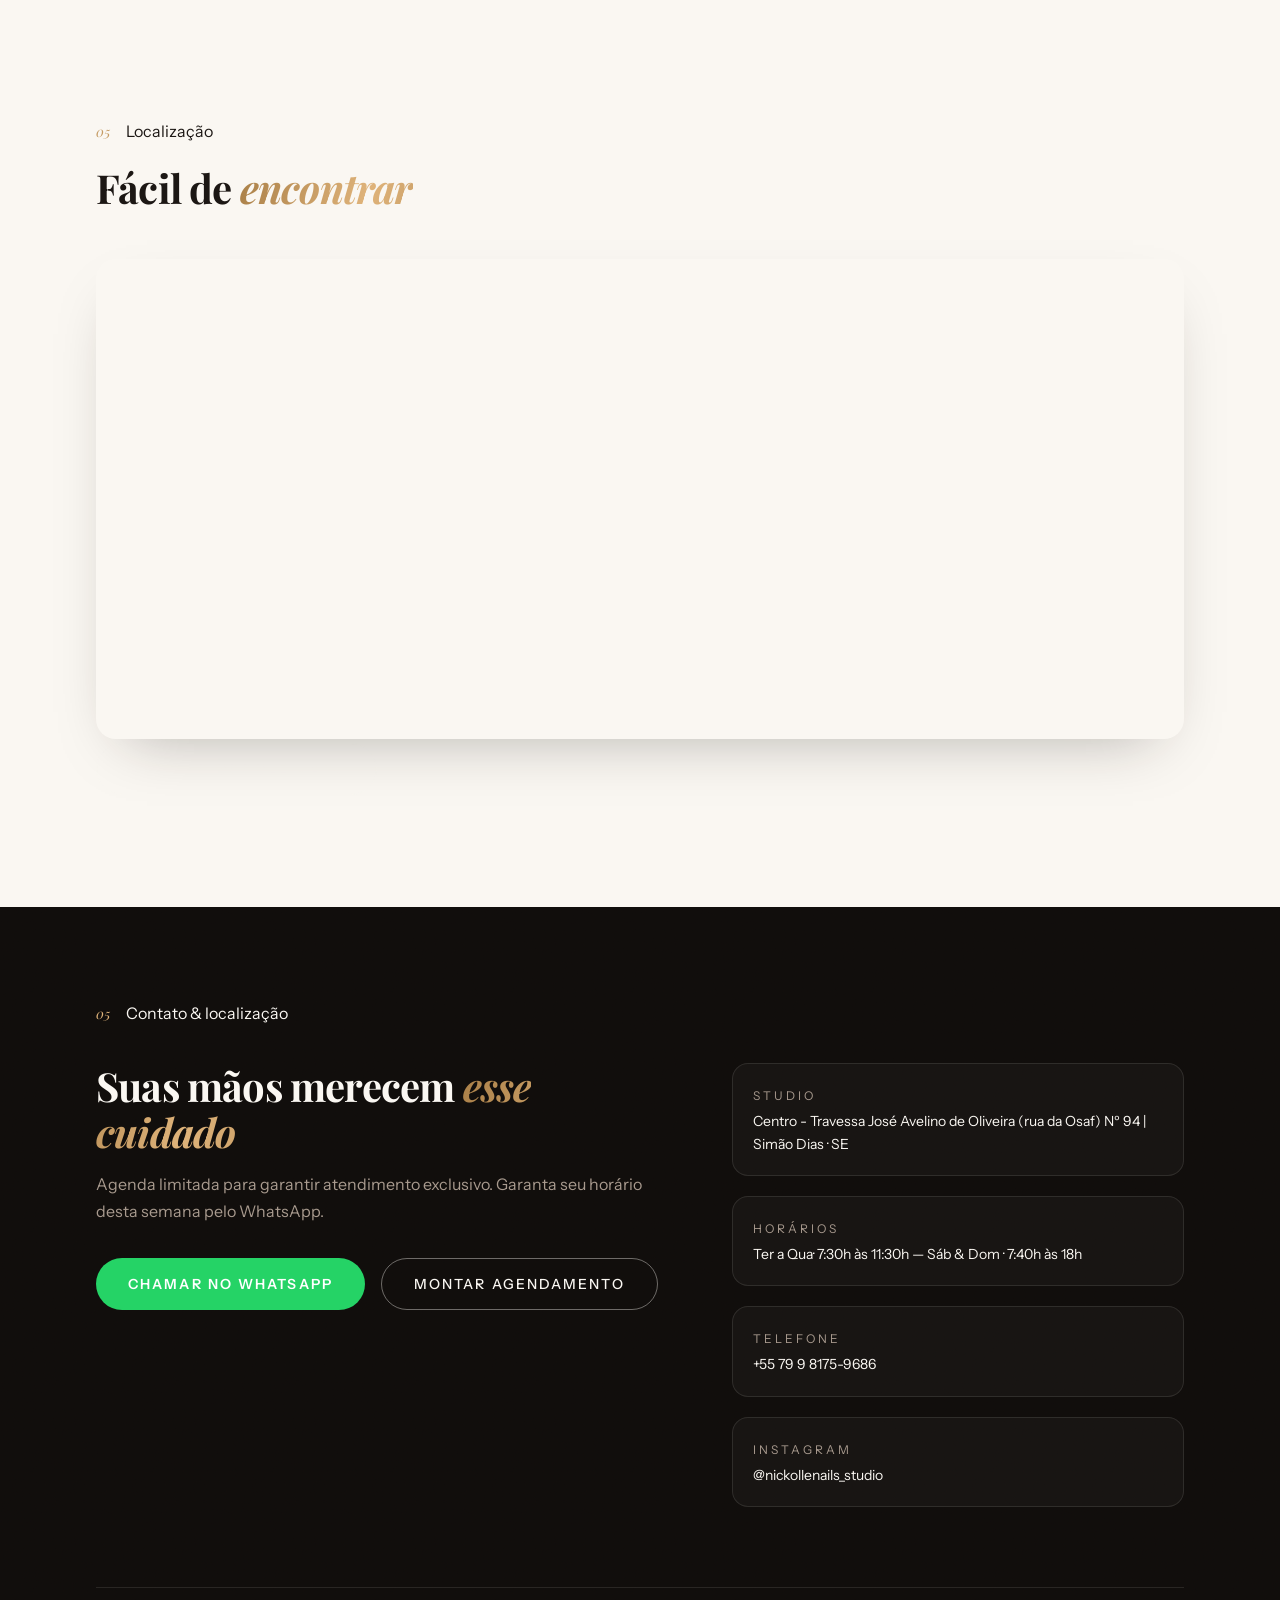
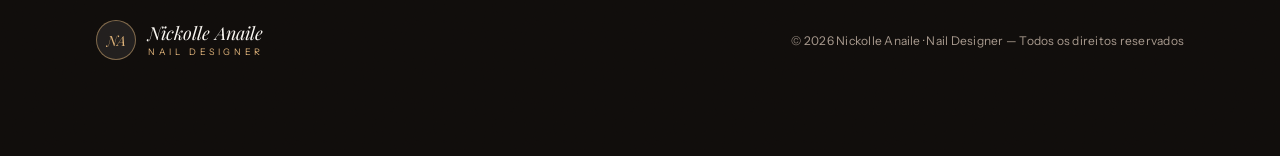
==== commit dd4eea94: "horario" ====
--- a/index.html
+++ b/index.html
@@ -110,6 +110,7 @@
         <p class="lead reveal">
           Escolha o serviço, a data e o horário. Seu pedido chega pronto em nosso
           WhatsApp.
+          Obs: Só funciona nas Terças, Quartas, Sabádos e Domingos 
         </p>
 
         <div class="booking-grid reveal">
@@ -334,7 +335,7 @@
             </div>
             <div class="contact-card">
               <span class="cc-label">Horários</span>
-              <p>Seg a Sex · 9h às 19h — Sáb & Dom · 9h às 19h</p>
+              <p>Ter a Qua· 7:30h às 11:30h — Sáb & Dom · 7:40h às 18h</p>
             </div>
             <div class="contact-card">
               <span class="cc-label">Telefone</span>
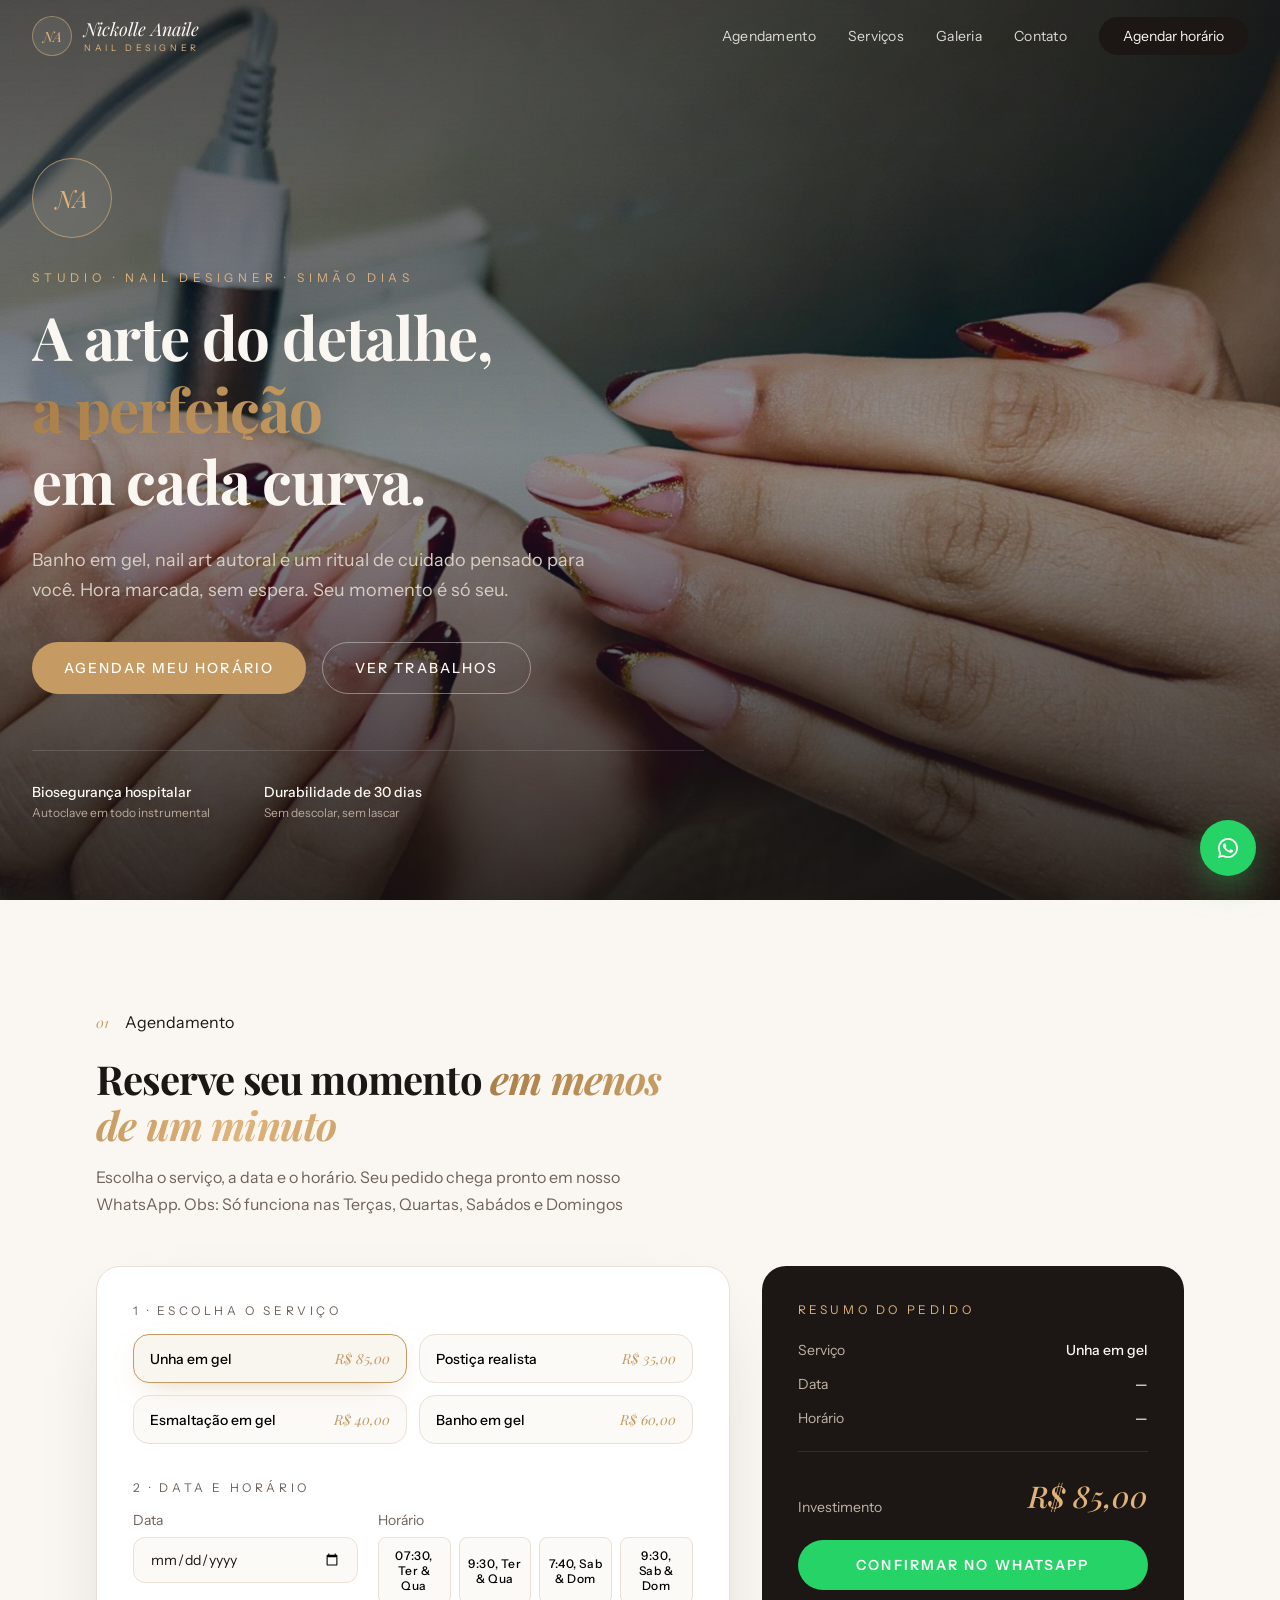
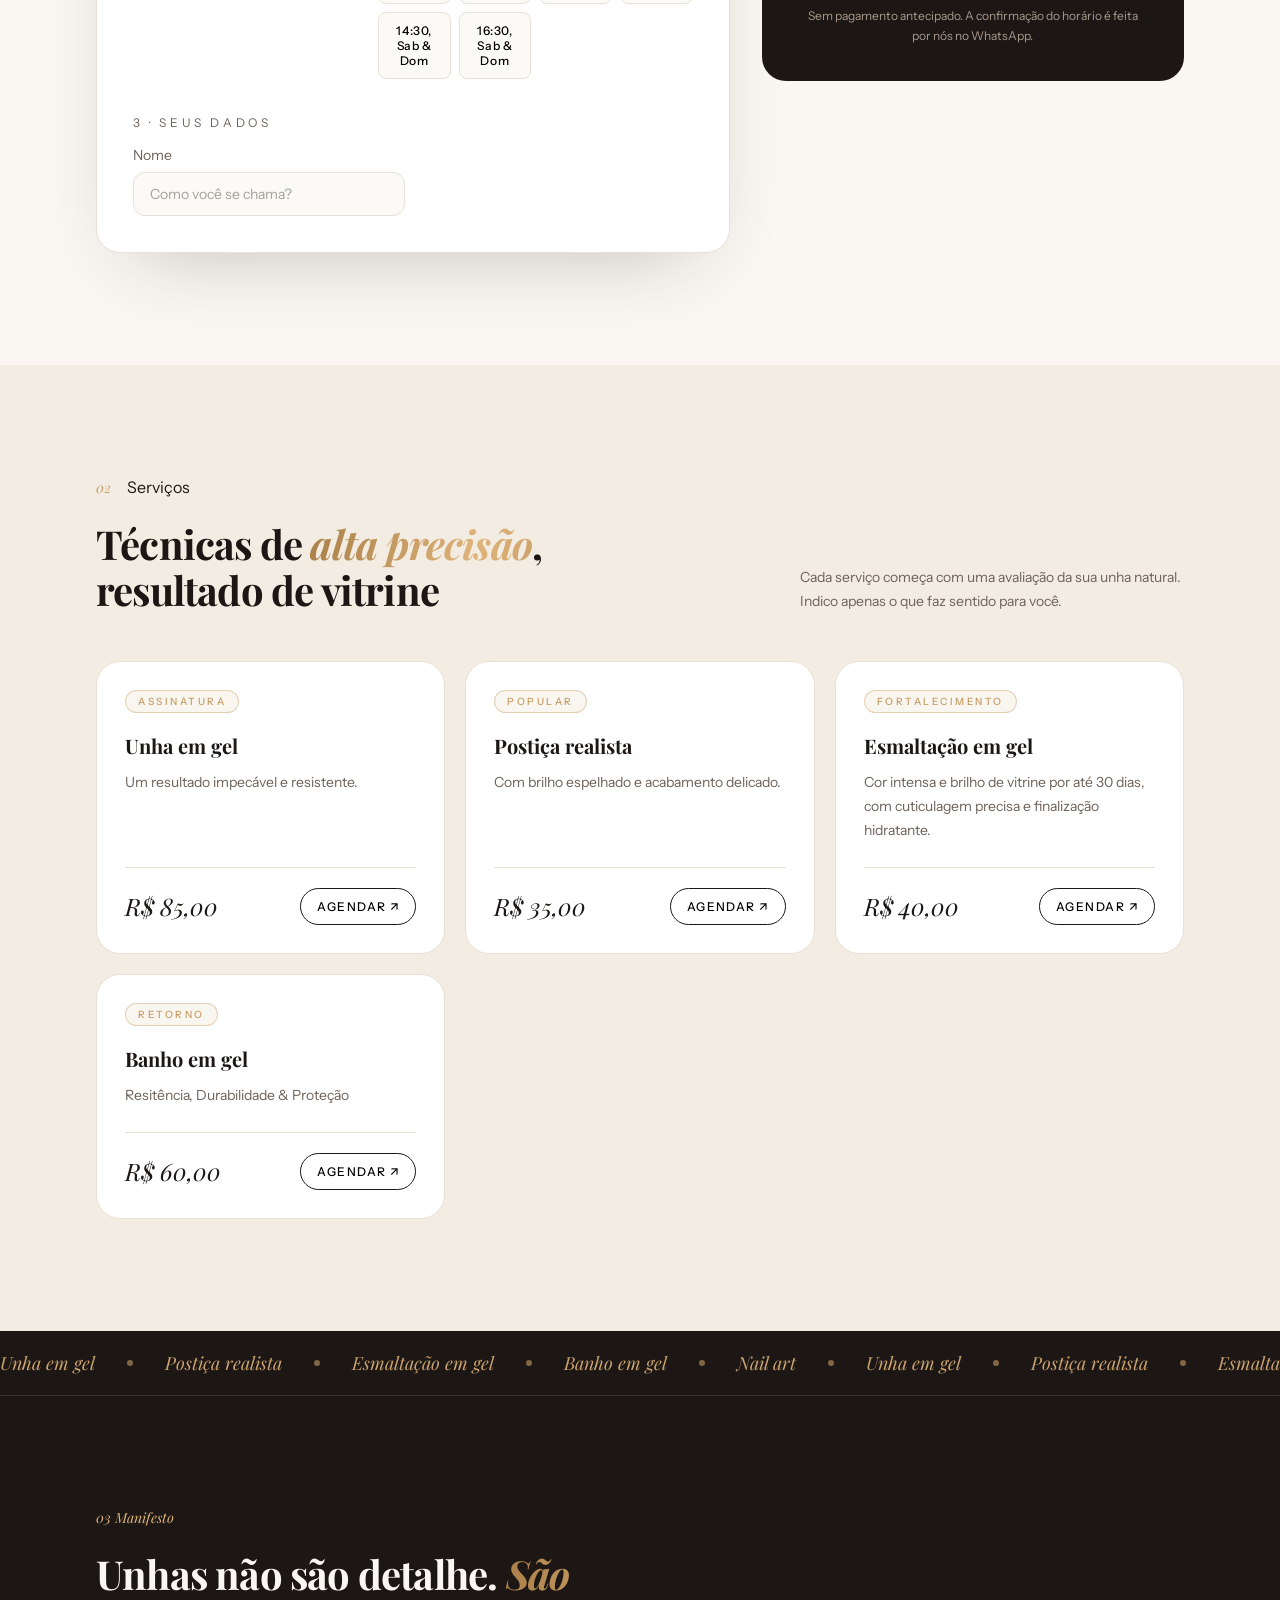
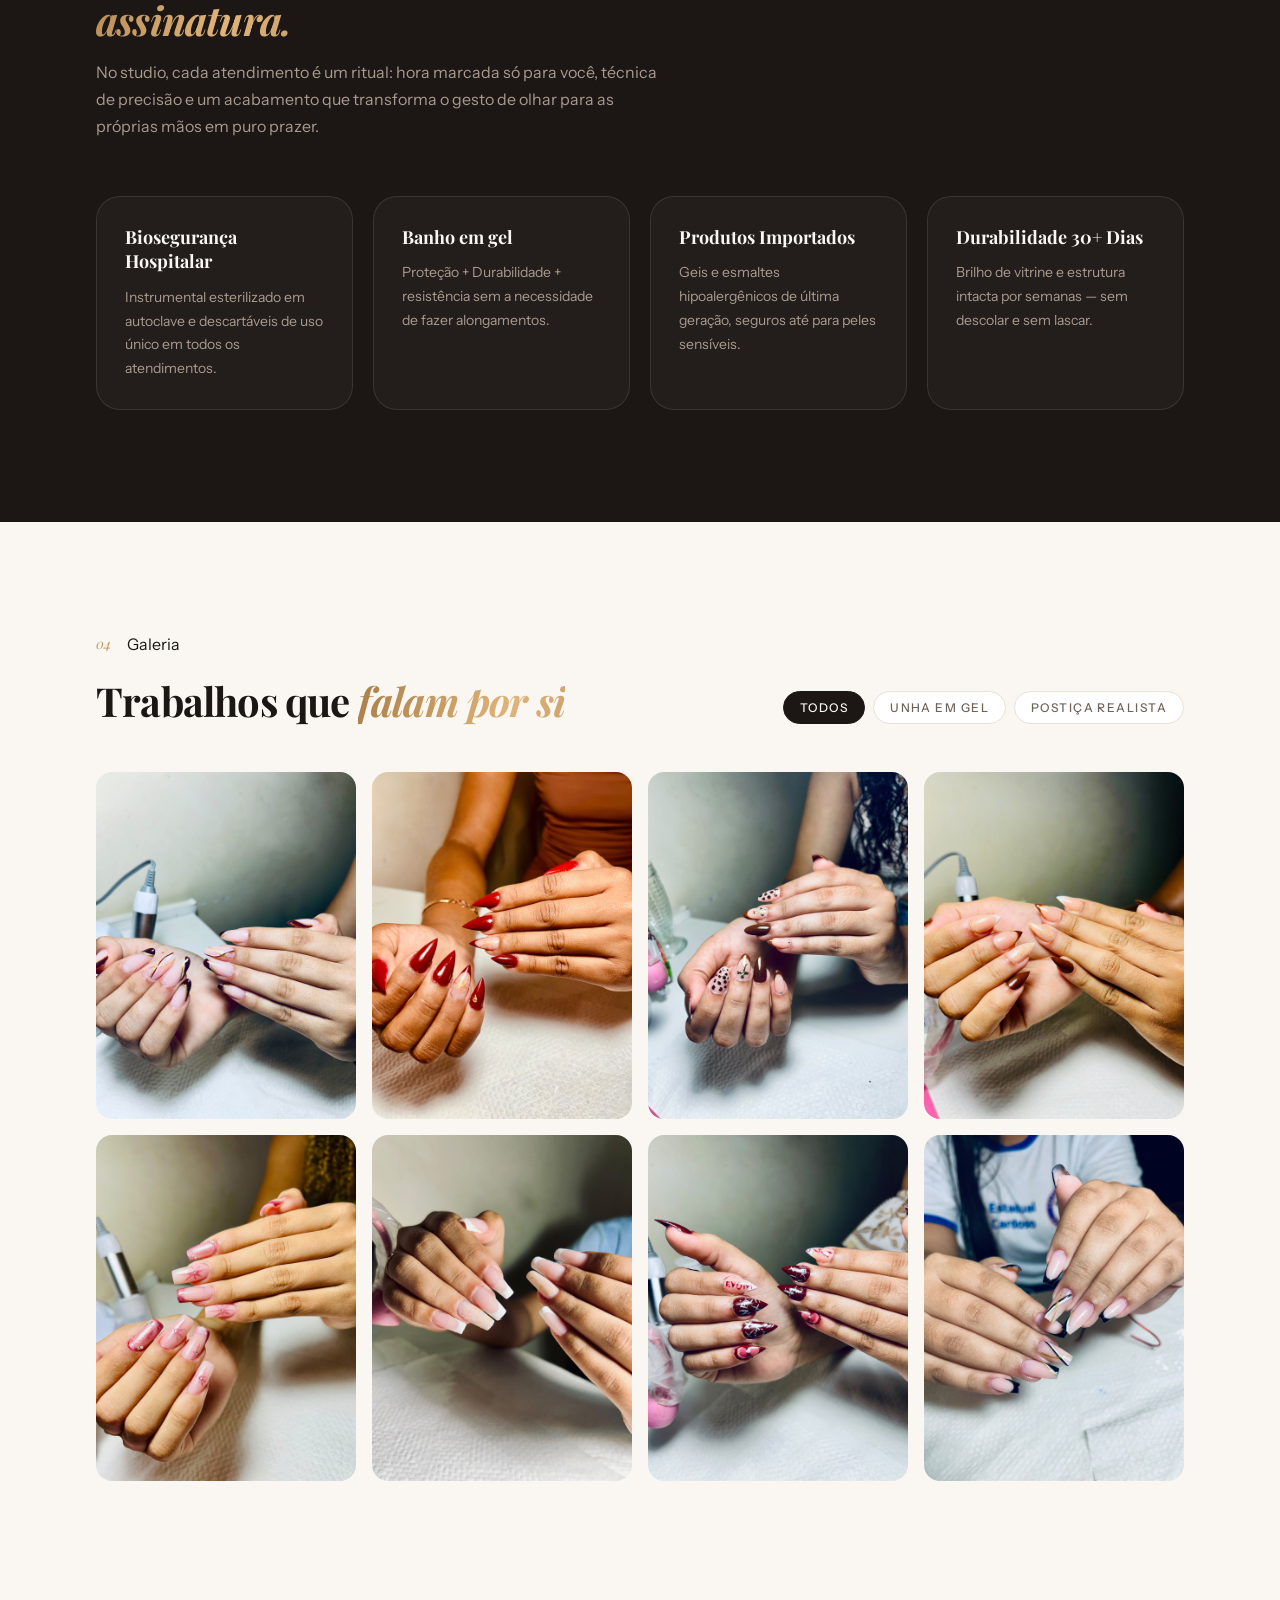
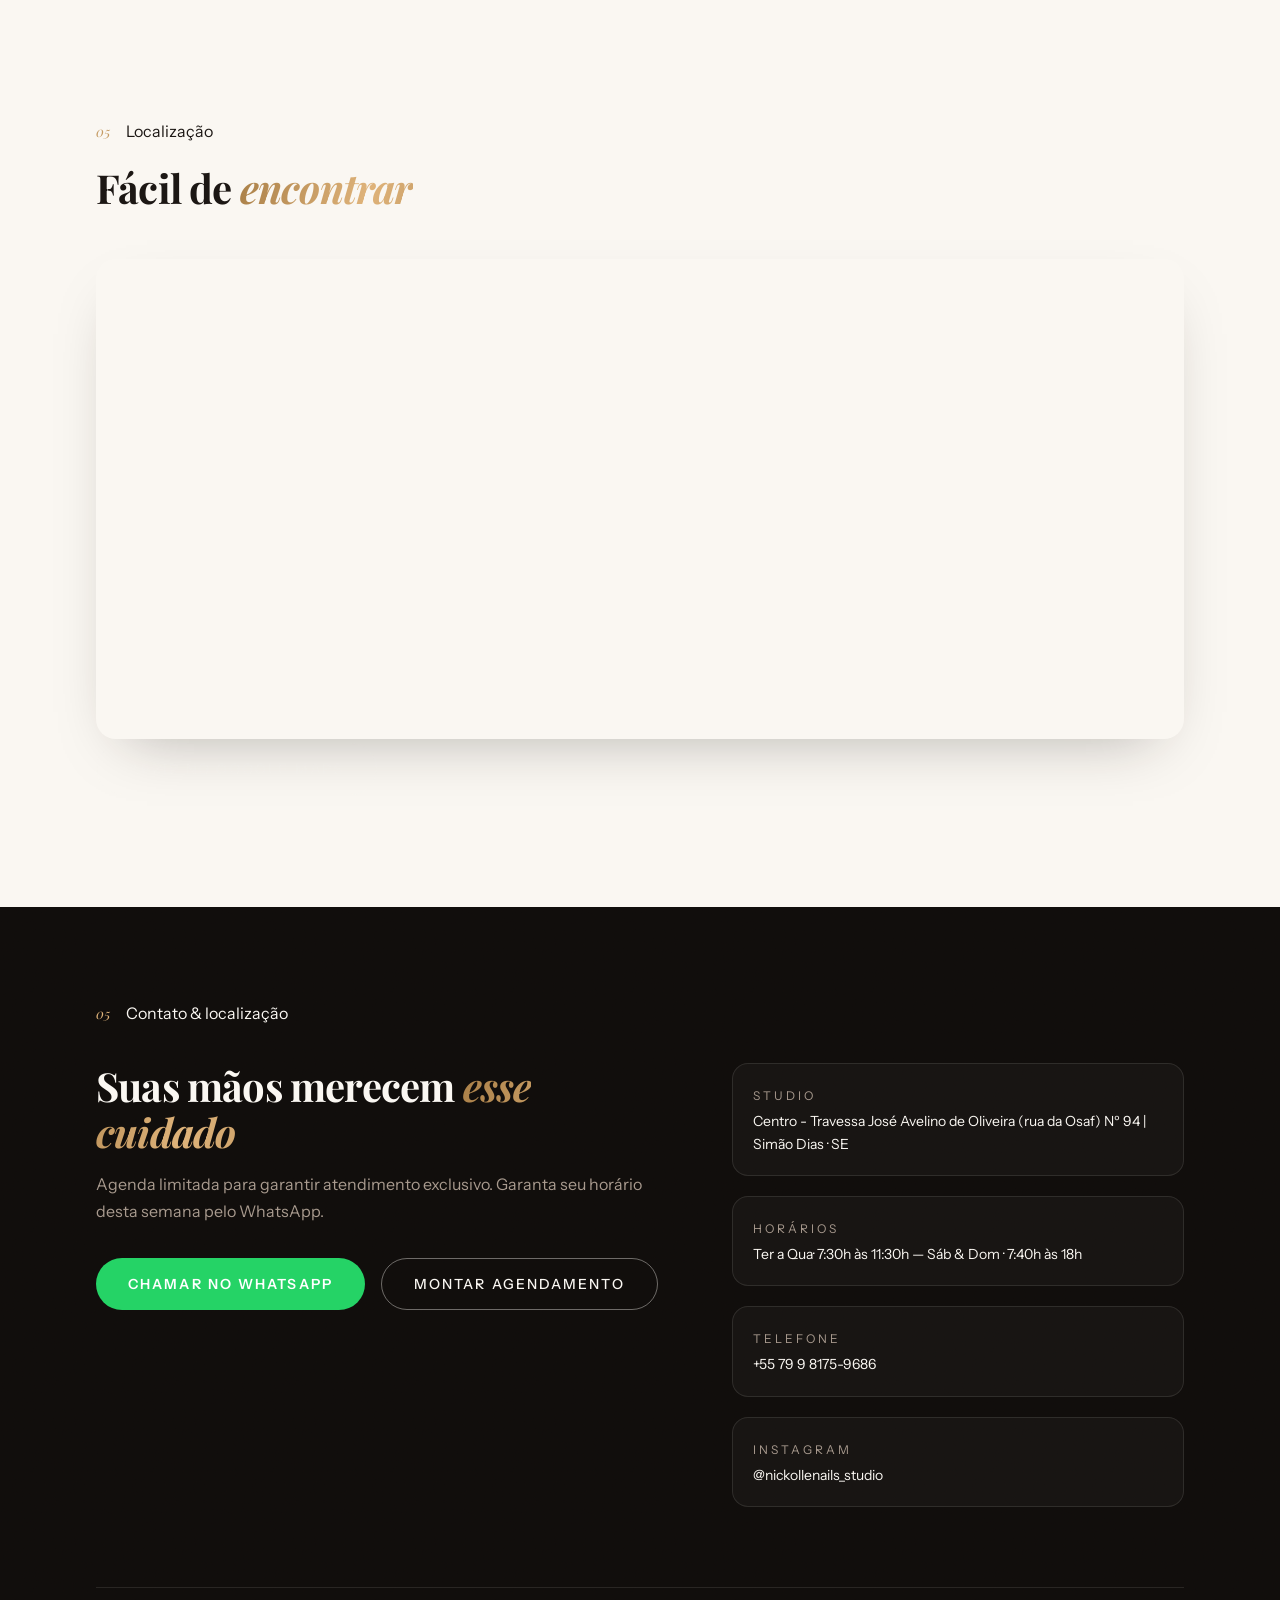
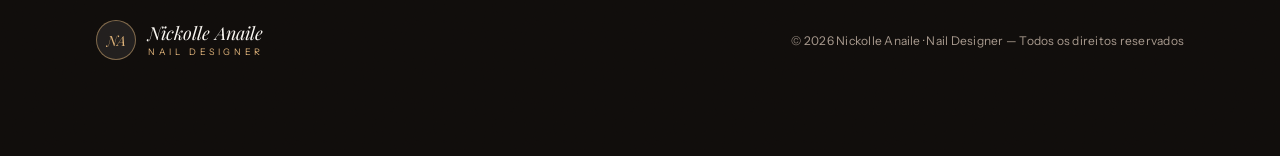
==== commit 20fd0891: "orfg" ====
--- a/index.html
+++ b/index.html
@@ -4,11 +4,15 @@
     <meta charset="UTF-8" />
     <meta name="viewport" content="width=device-width, initial-scale=1.0" />
     <title>Nickolle Anaile · Nail Designer</title>
+    <meta property="og:title" content="Nickolle Anaile · Nail Designer">
     <meta
-      name="description"
-      content="Studio de nail design em Simão Dias/SE. Alongamento em fibra de vidro, gel na tips, blindagem e nail art autoral. Agende pelo WhatsApp."
-    />
-    <link rel="preconnect" href="https://fonts.googleapis.com" />
+      property="og:description"
+      content="Conheça nosso Studio de nail design em Simão Dias/SE. Banho em gel, postiça realista e muito mais. Agende pelo WhatsApp."
+    >
+    <meta property="og:image" content="https://nickollenaildesigner.vercel.app/preview.png">
+    <meta property="og:url" content="https://nickollenaildesigner.vercel.app">
+    <meta property="og:type" content="website">
+        <link rel="preconnect" href="https://fonts.googleapis.com" />
     <link rel="preconnect" href="https://fonts.gstatic.com" crossorigin />
     <link
       href="https://fonts.googleapis.com/css2?family=Playfair+Display:ital,wght@0,400;0,500;1,400;1,500&family=Instrument+Sans:wght@400;500;600&display=swap"
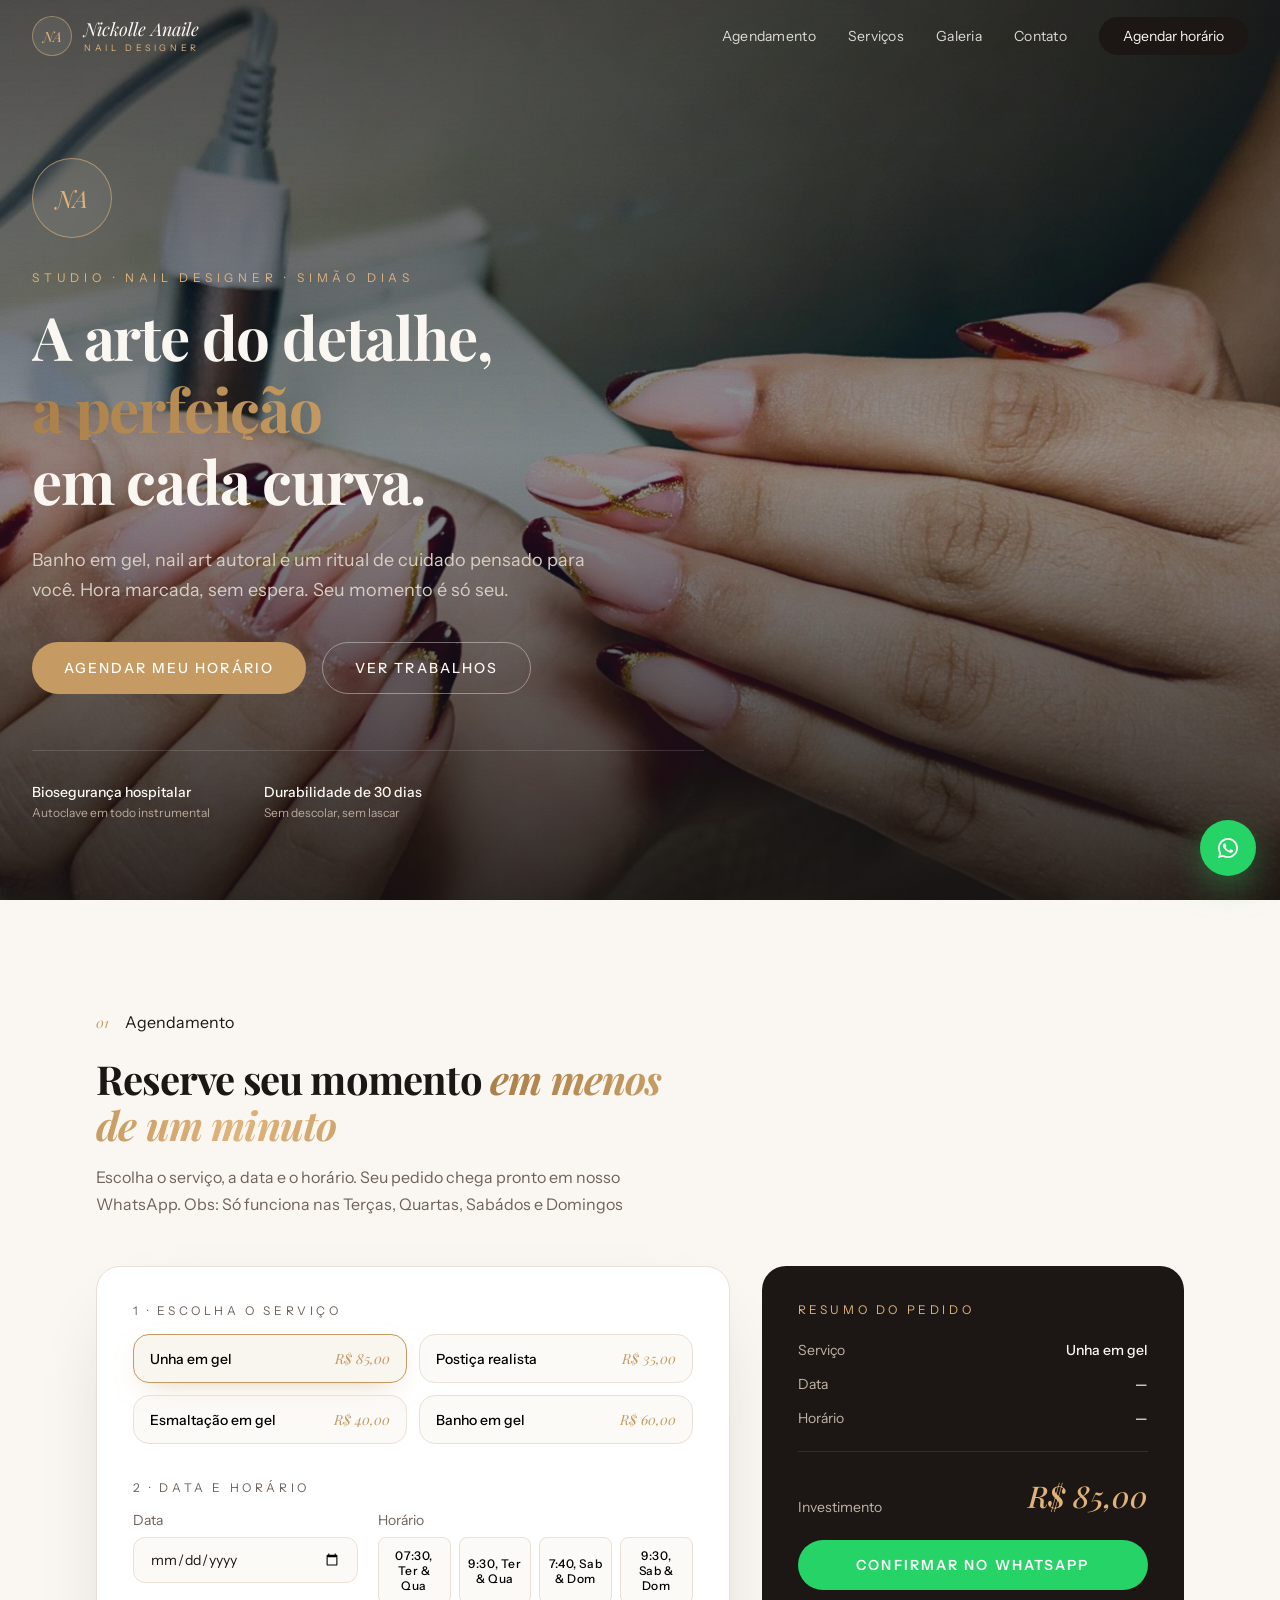
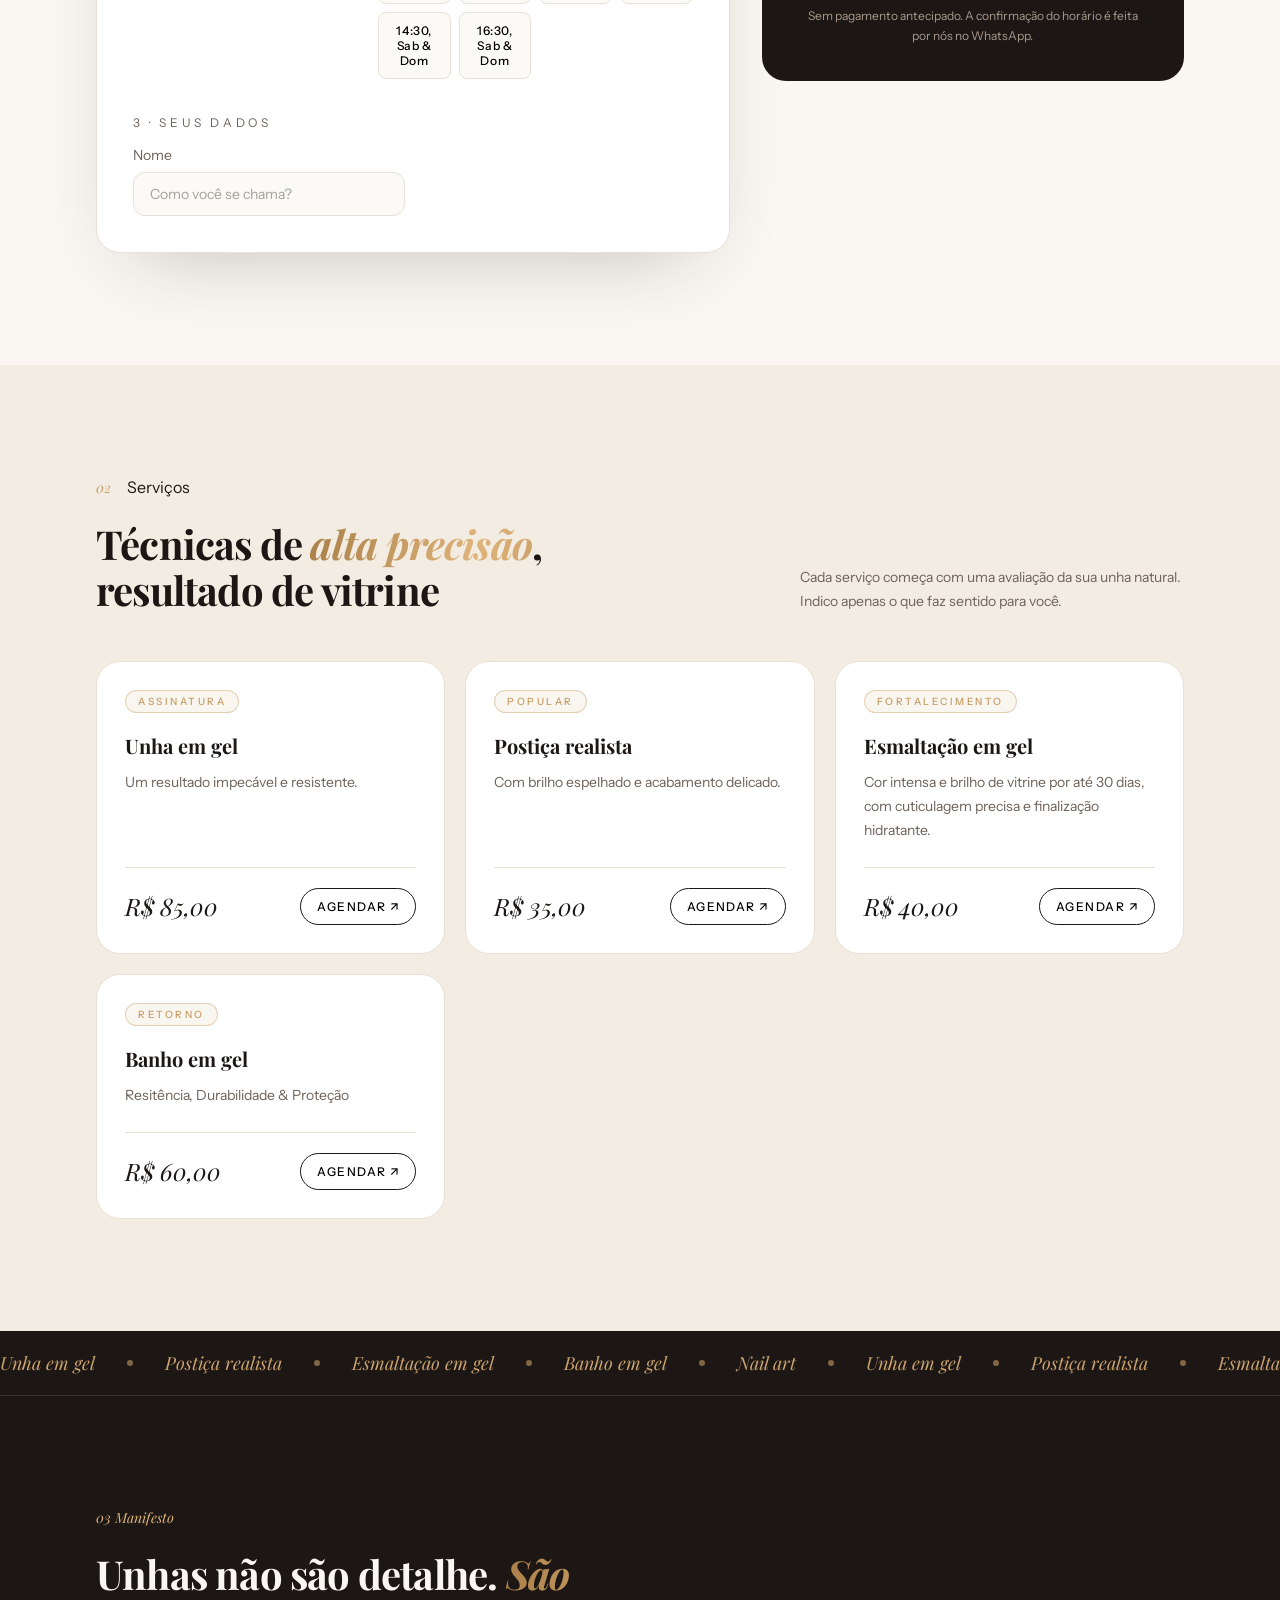
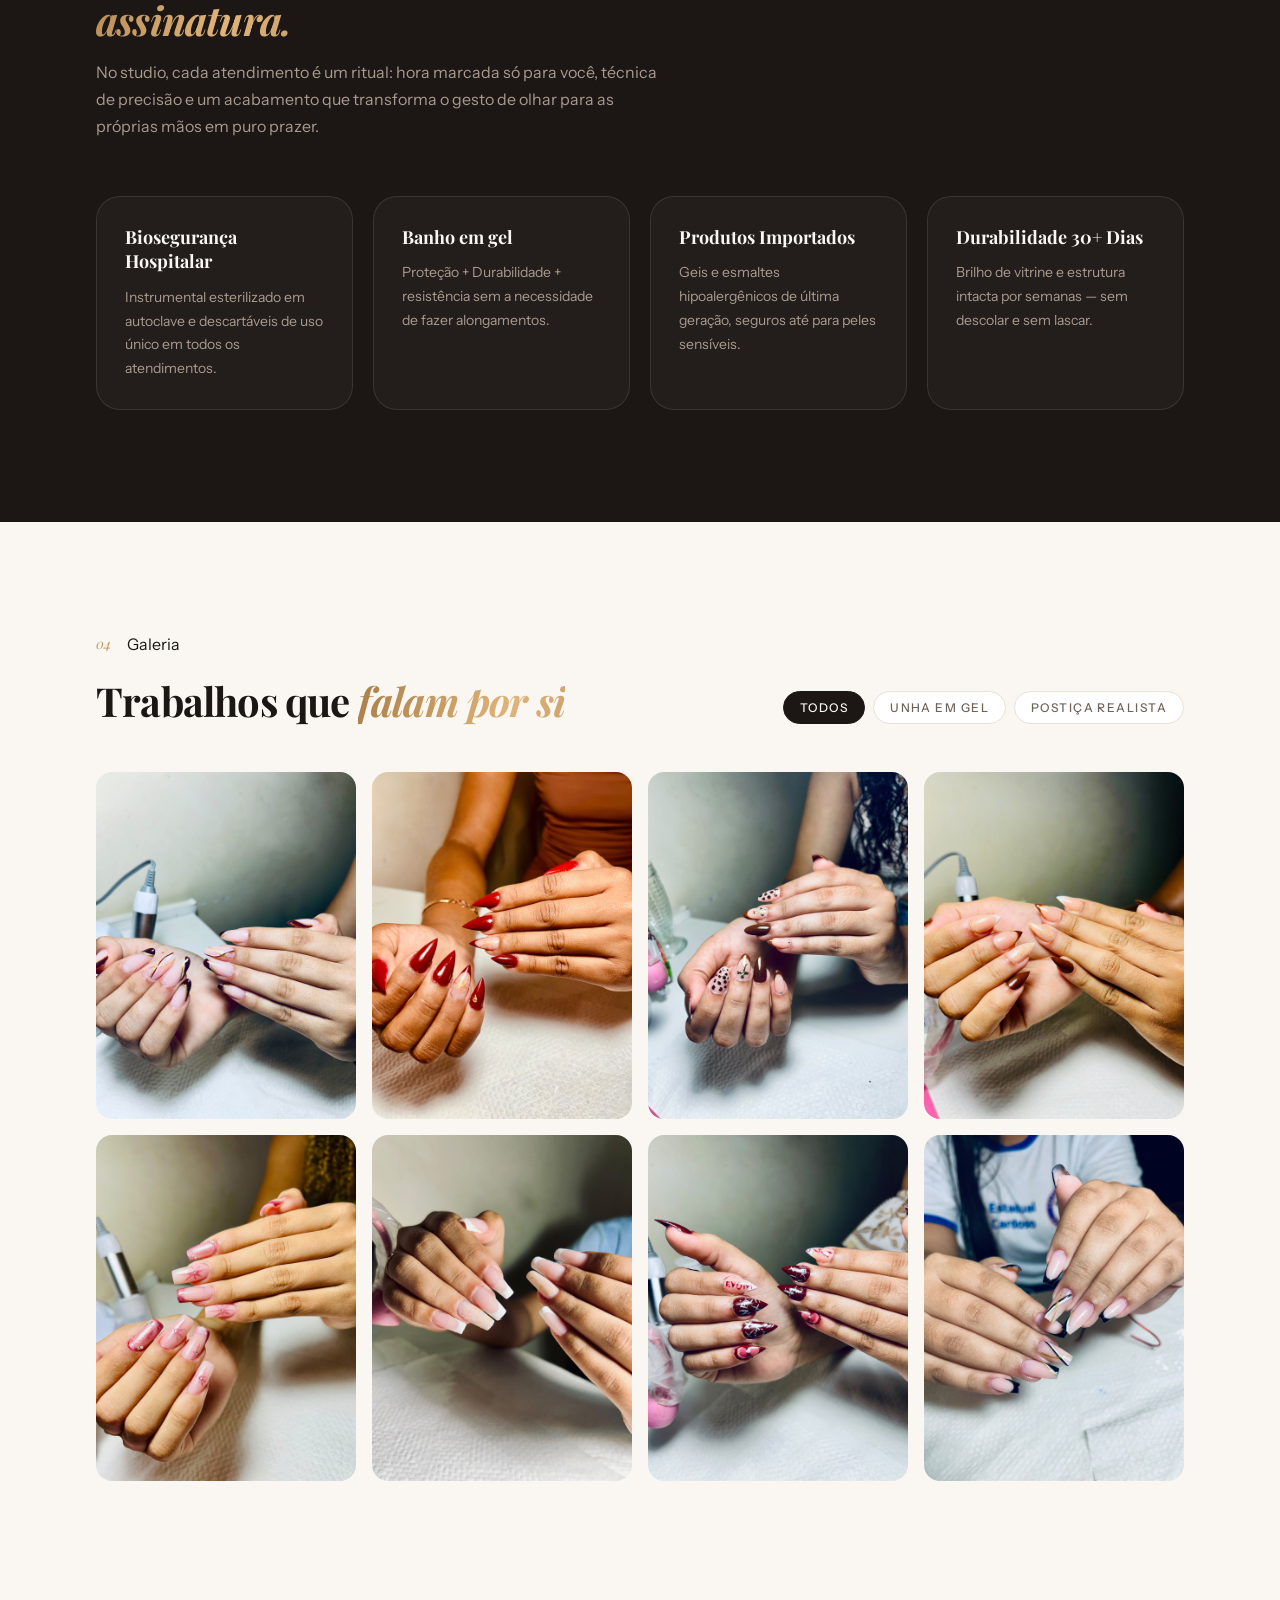
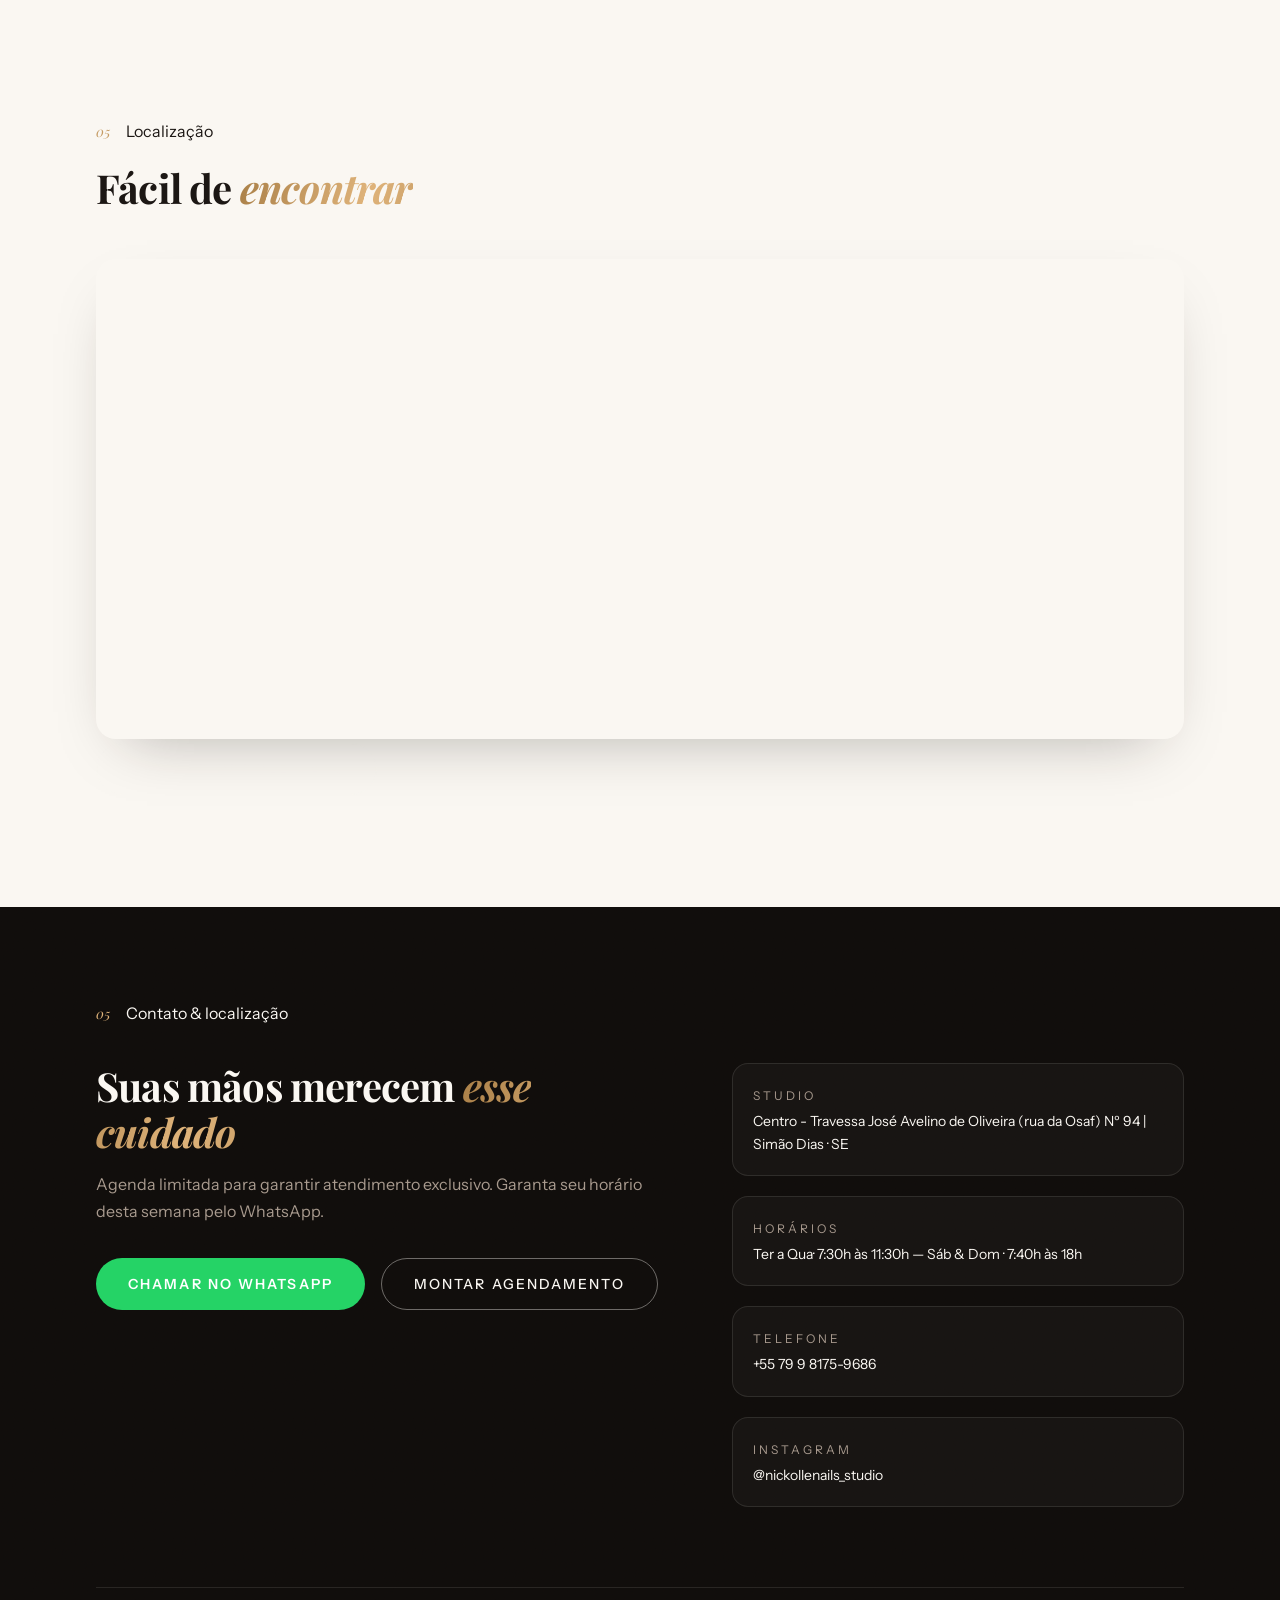
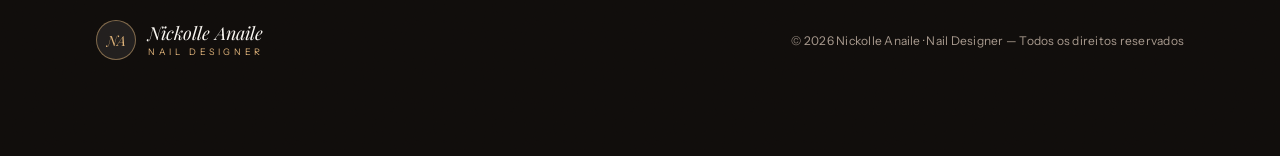
==== commit 42f58d4e: "organizando" ====
--- a/index.html
+++ b/index.html
@@ -4,15 +4,11 @@
     <meta charset="UTF-8" />
     <meta name="viewport" content="width=device-width, initial-scale=1.0" />
     <title>Nickolle Anaile · Nail Designer</title>
-    <meta property="og:title" content="Nickolle Anaile · Nail Designer">
     <meta
       property="og:description"
-      content="Conheça nosso Studio de nail design em Simão Dias/SE. Banho em gel, postiça realista e muito mais. Agende pelo WhatsApp."
-    >
-    <meta property="og:image" content="https://nickollenaildesigner.vercel.app/preview.png">
-    <meta property="og:url" content="https://nickollenaildesigner.vercel.app">
-    <meta property="og:type" content="website">
-        <link rel="preconnect" href="https://fonts.googleapis.com" />
+      content="Conheça nosso Studio de nail design em Simão Dias/SE. Banho em gel, postiça realista e muito mais, . Agende pelo WhatsApp."
+    />
+    <link rel="preconnect" href="https://fonts.googleapis.com" />
     <link rel="preconnect" href="https://fonts.gstatic.com" crossorigin />
     <link
       href="https://fonts.googleapis.com/css2?family=Playfair+Display:ital,wght@0,400;0,500;1,400;1,500&family=Instrument+Sans:wght@400;500;600&display=swap"
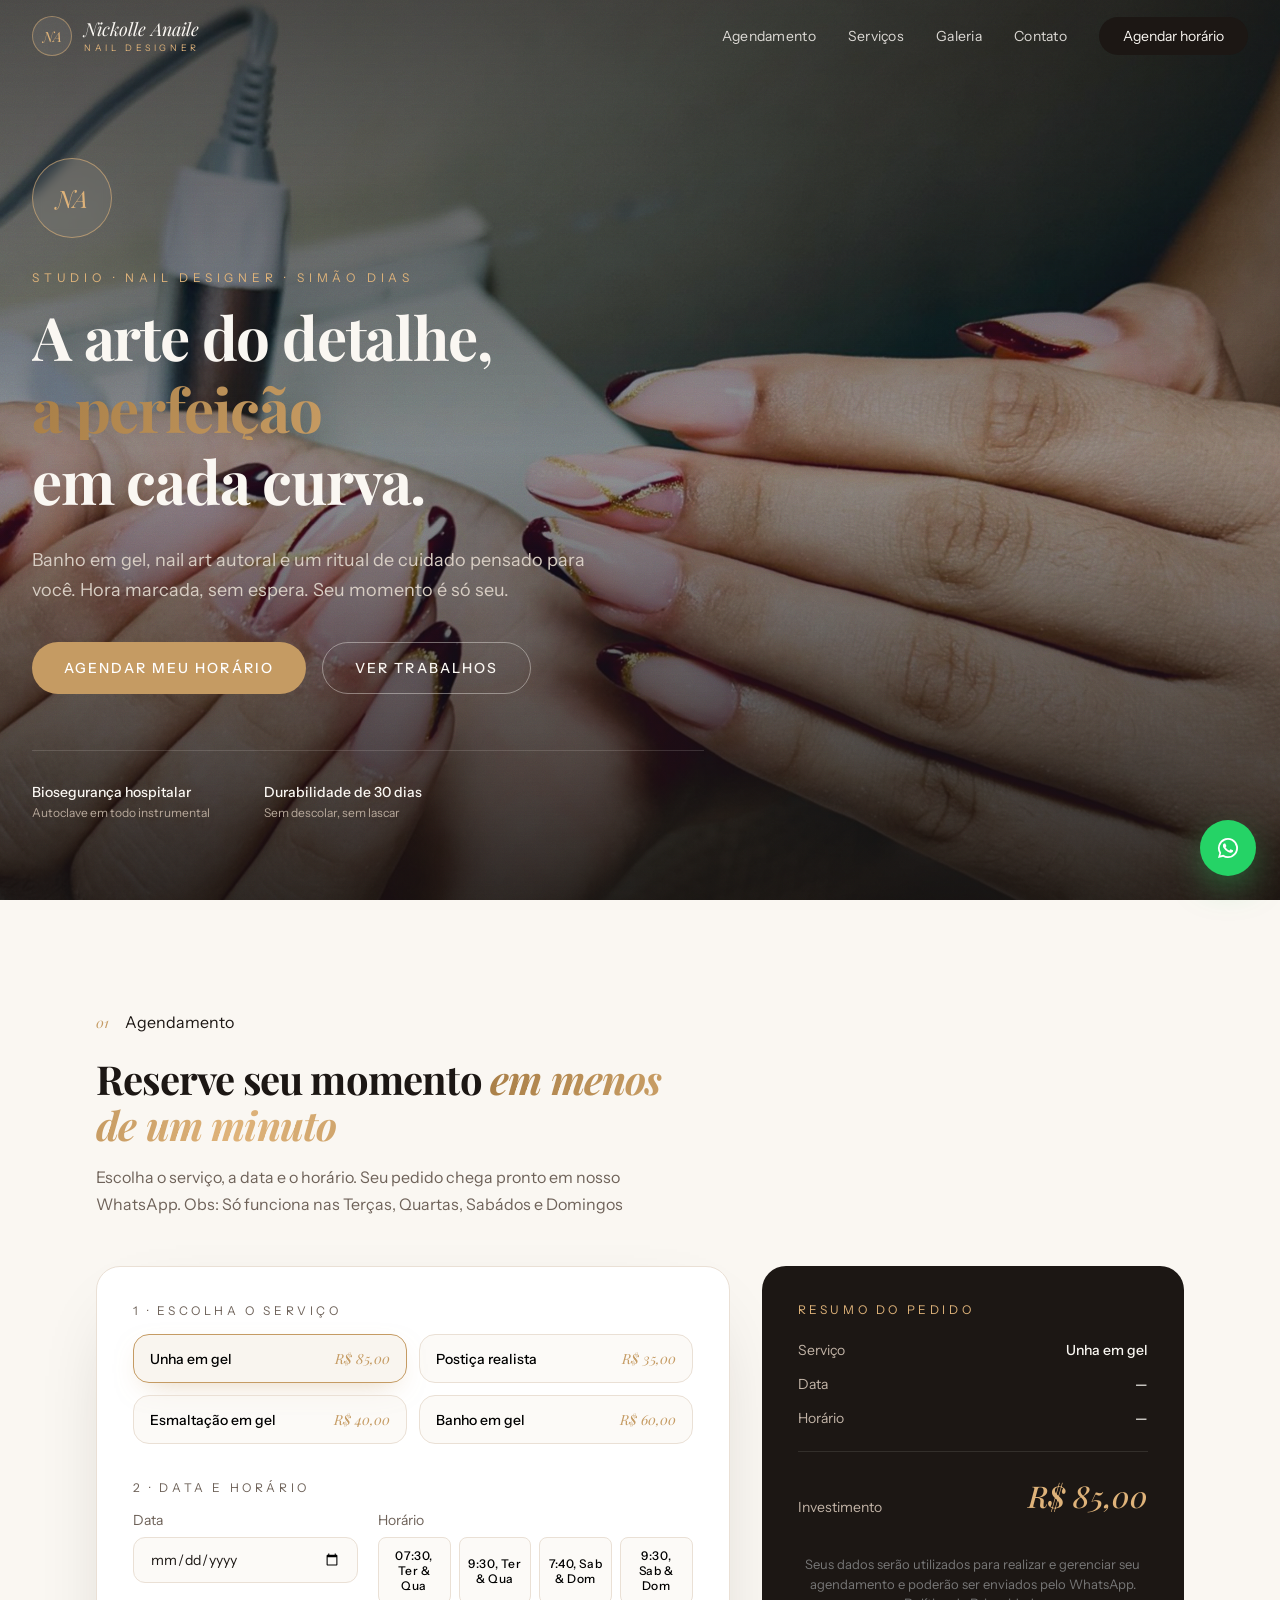
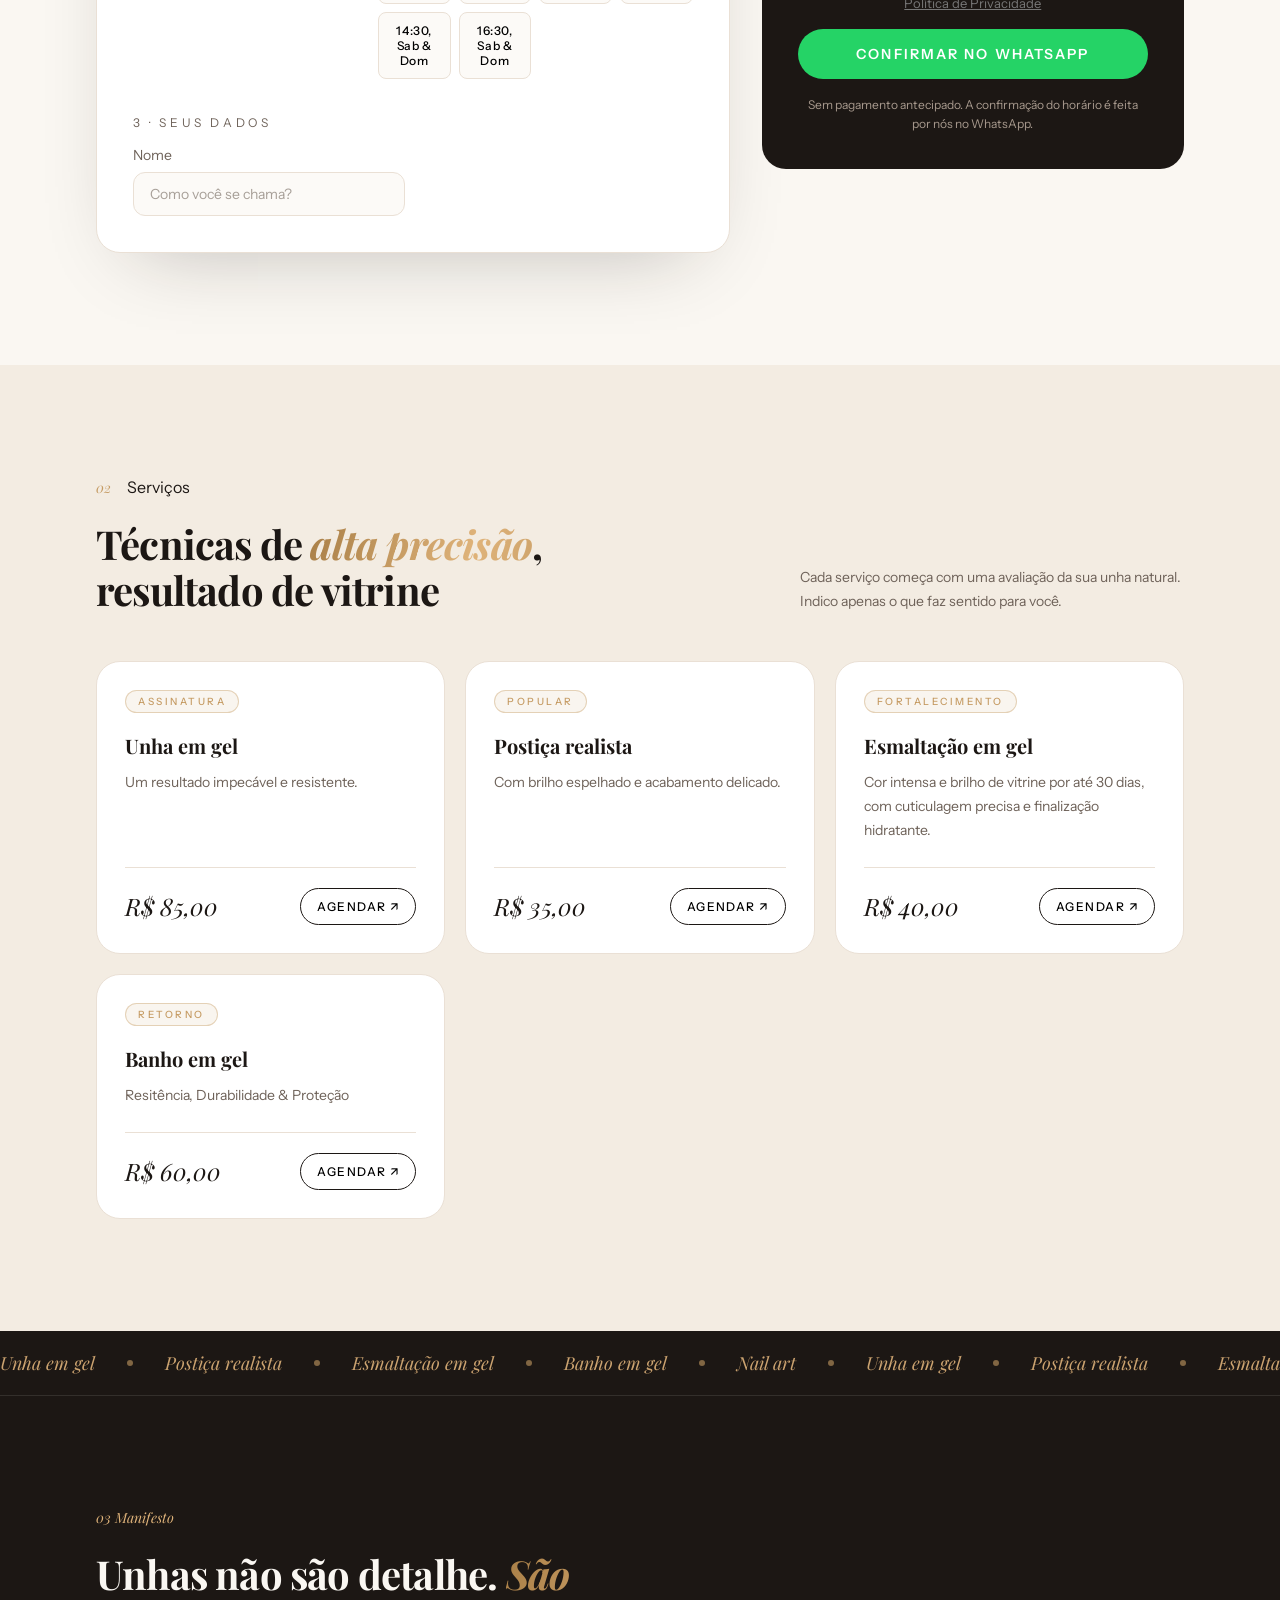
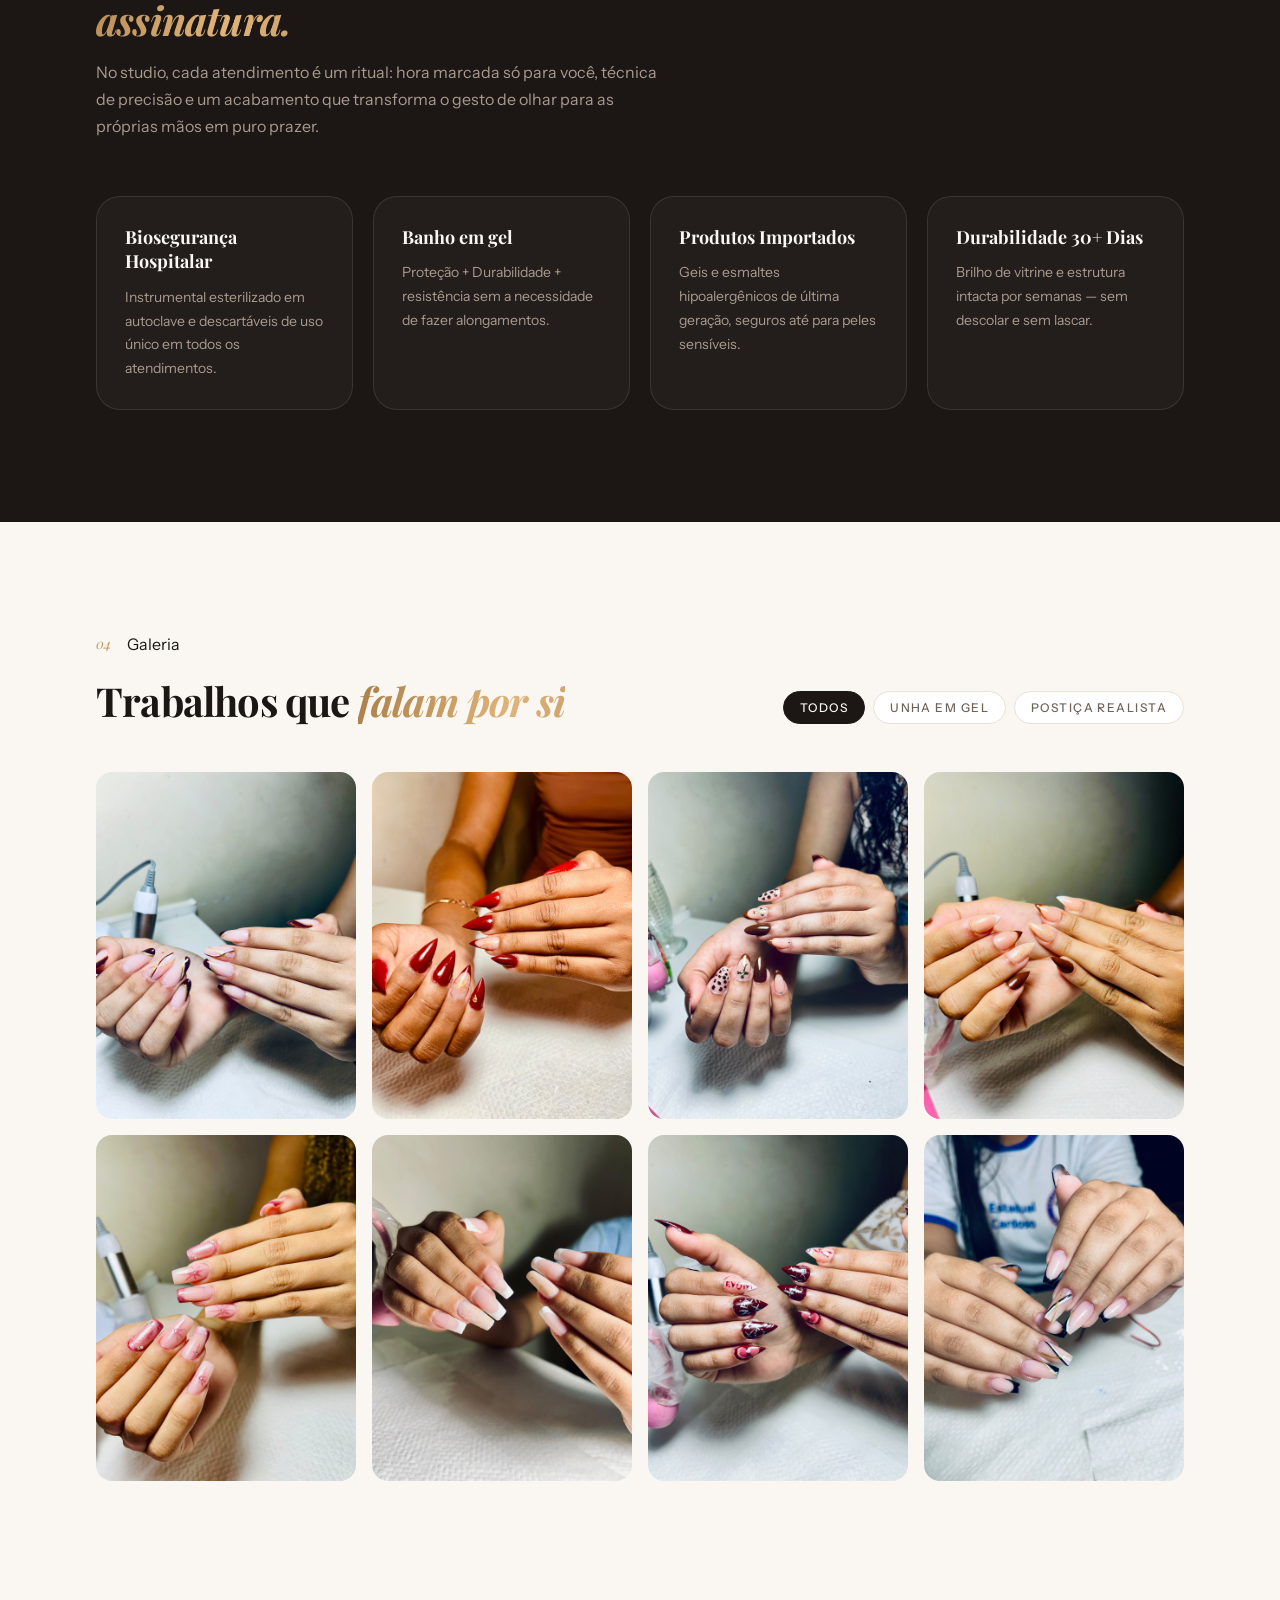
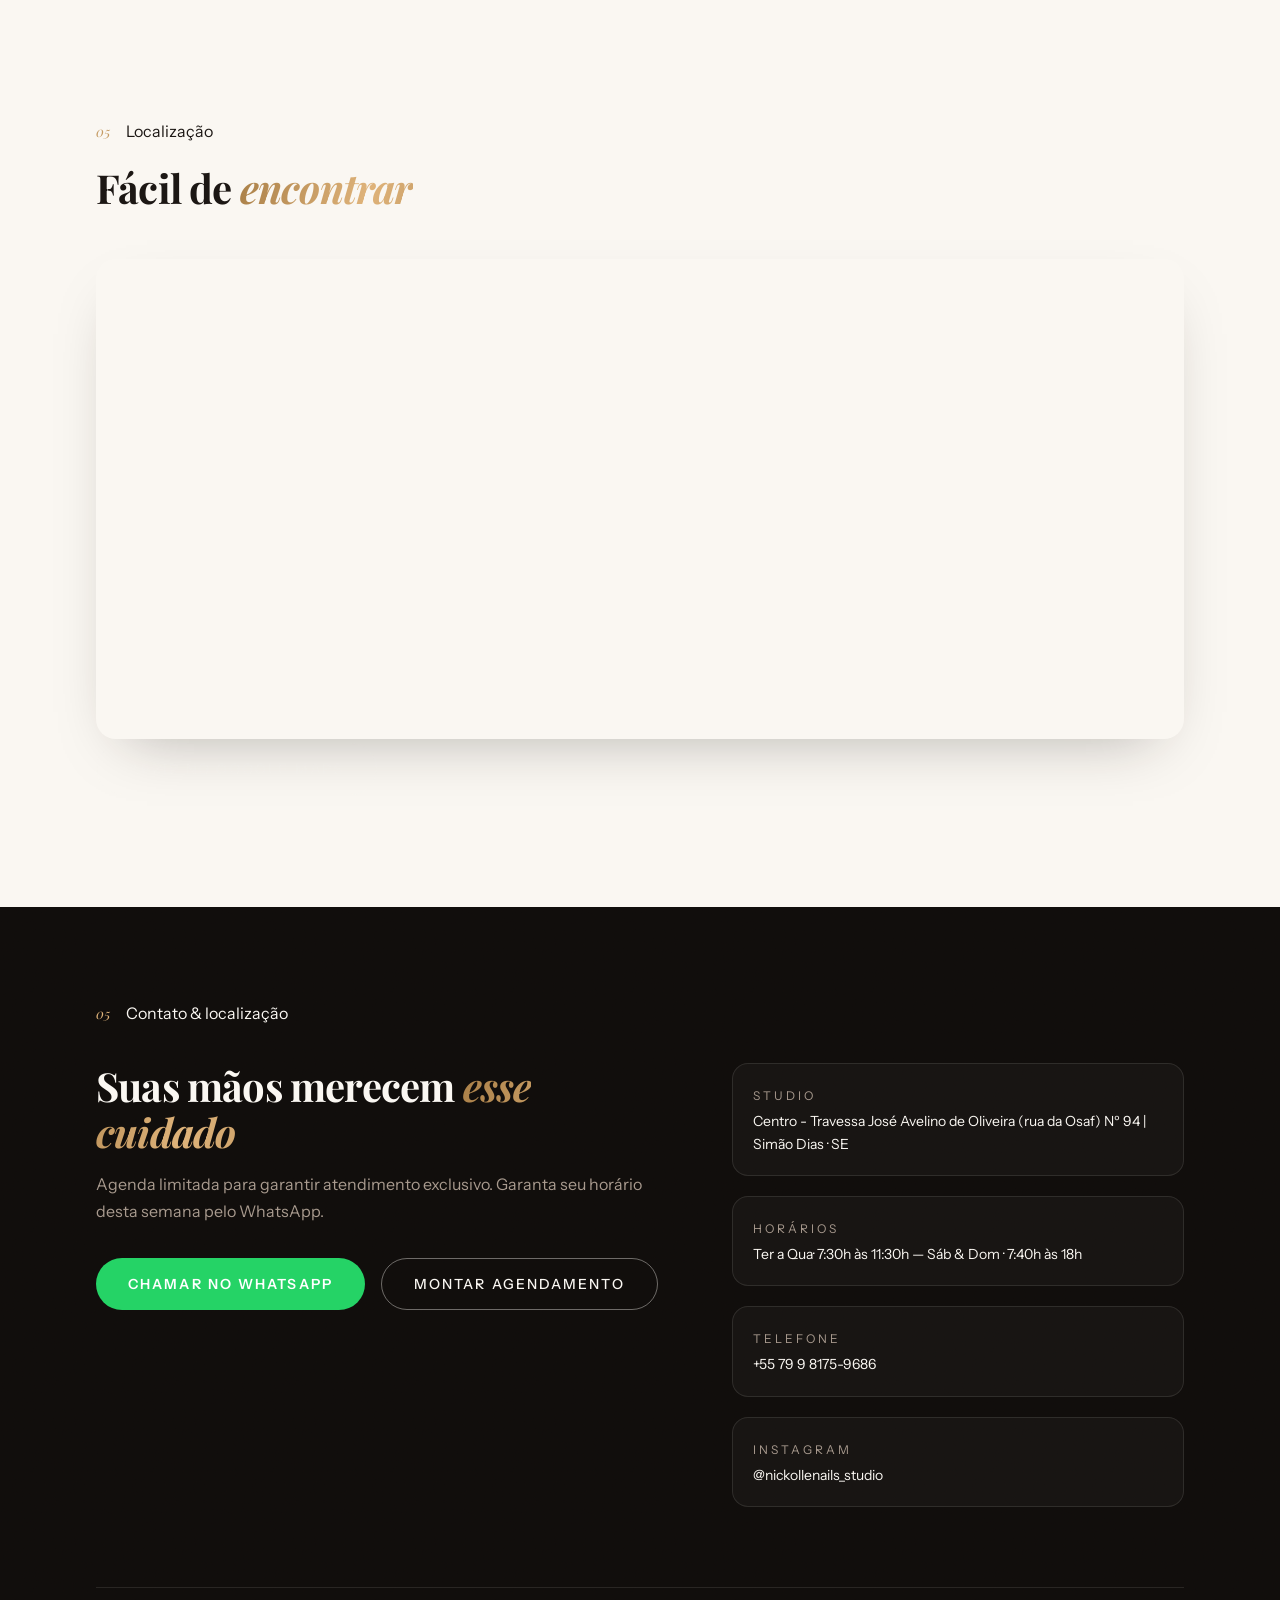
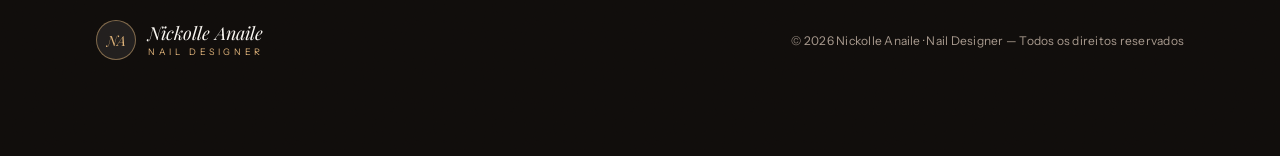
==== commit 77897726: "politica de privacidade" ====
--- a/index.html
+++ b/index.html
@@ -165,6 +165,13 @@
             <div class="summary-total">
               <span>Investimento</span><strong id="smTotal">R$ —</strong>
             </div>
+            <p class="privacy-notice">
+                  Seus dados serão utilizados para realizar e gerenciar seu
+                  agendamento e poderão ser enviados pelo WhatsApp.
+                <a href="politica-privacidade.html" target="_blank">
+                    Política de Privacidade
+                </a>
+            </p>
             <button type="button" class="btn btn-wa" id="btnWhatsApp">
               Confirmar no WhatsApp
             </button>
--- a/style.css
+++ b/style.css
@@ -834,6 +834,18 @@
     grid-template-columns: repeat(3, 1fr);
   }
 }
+.privacy-notice {
+  font-size: 13px;
+  line-height: 1.5;
+  color: #777;
+  text-align: center;
+  margin: 15px 0;
+}
+
+.privacy-notice a {
+  color: inherit;
+  text-decoration: underline;
+}
 .svc {
   display: flex;
   flex-direction: column;
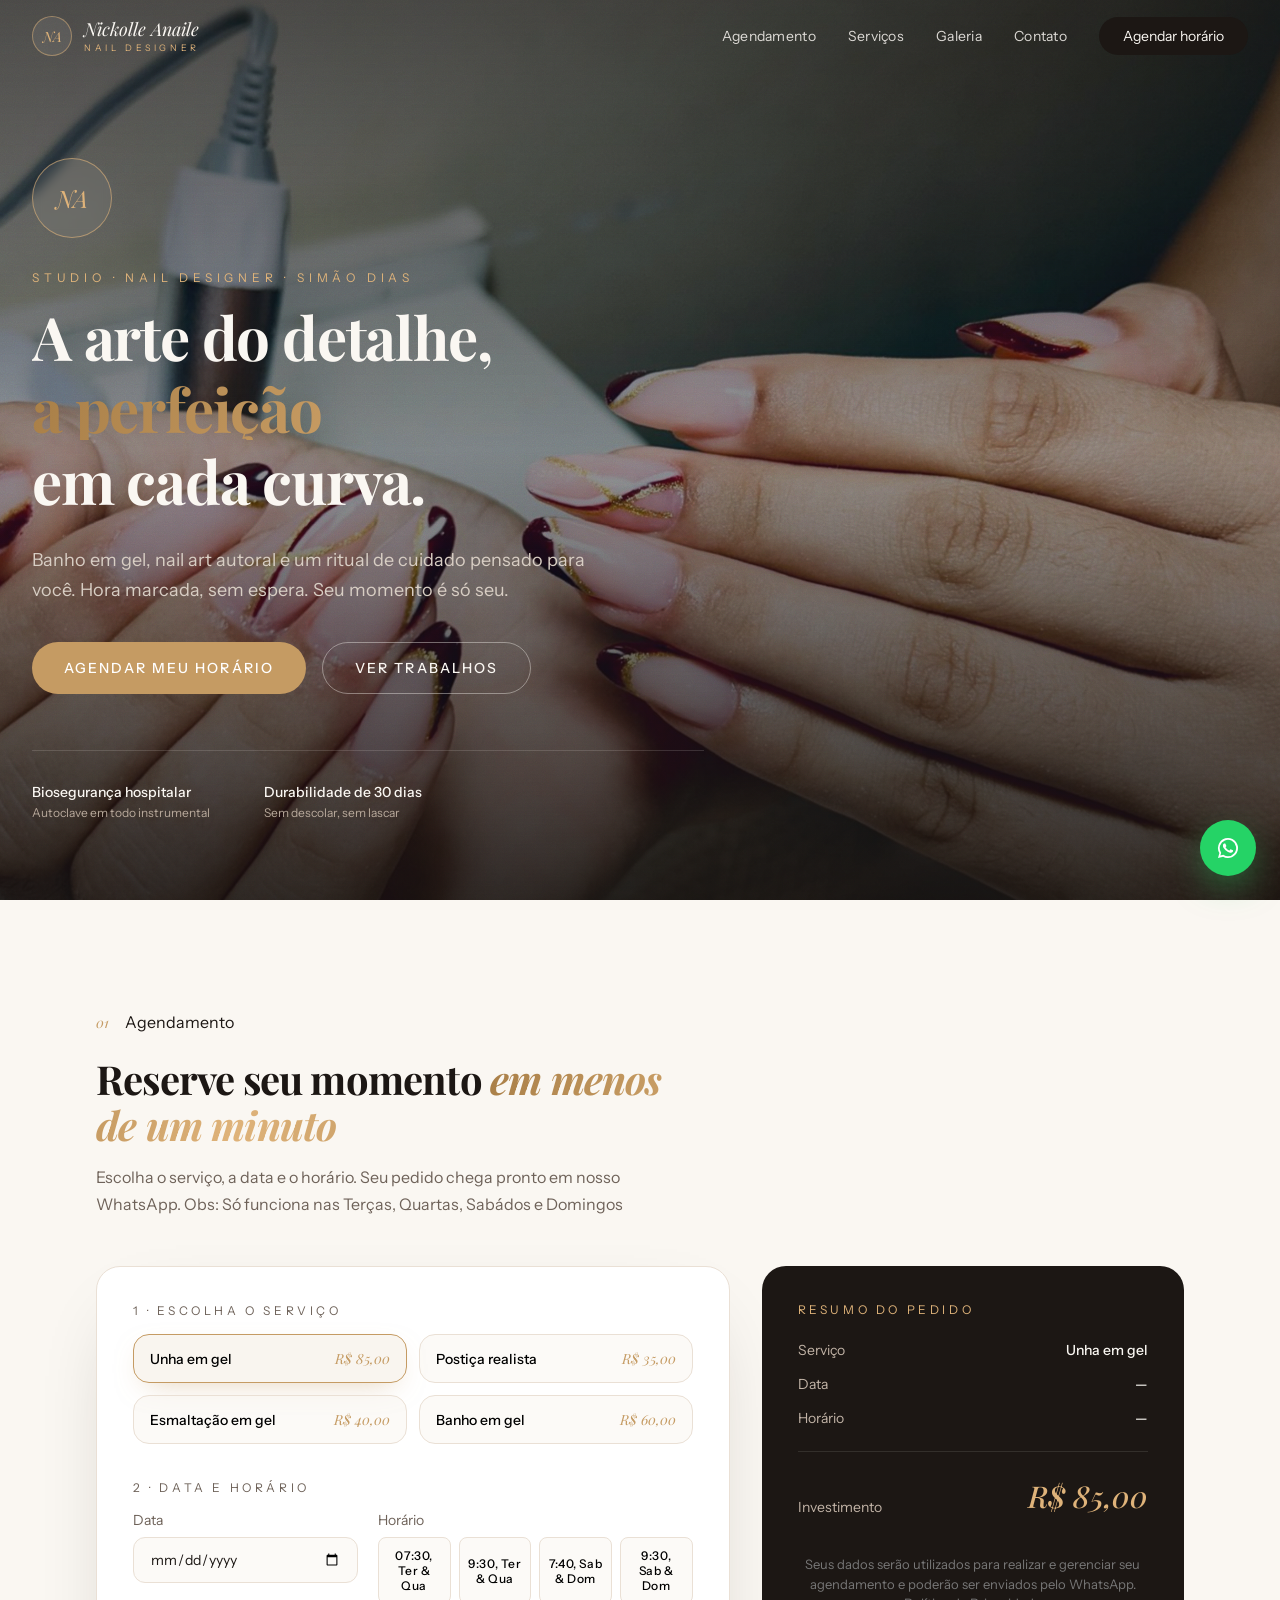
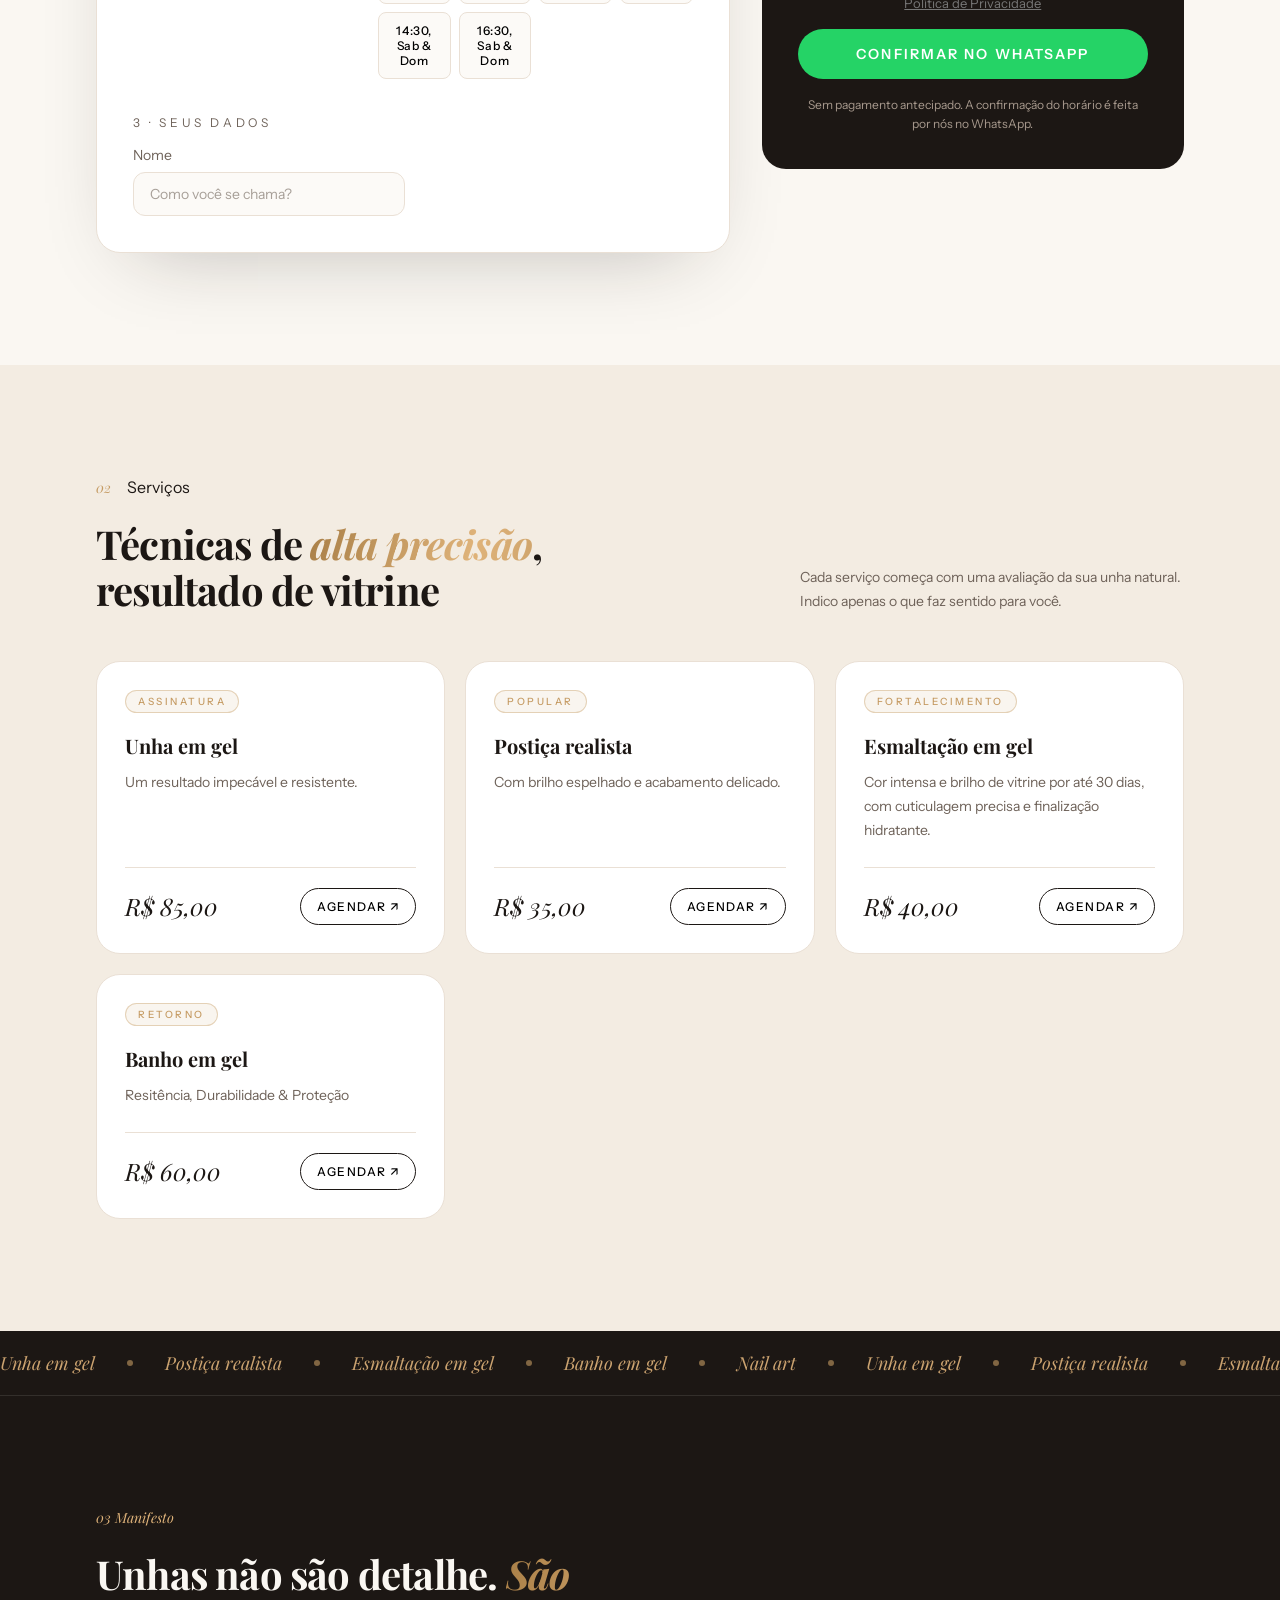
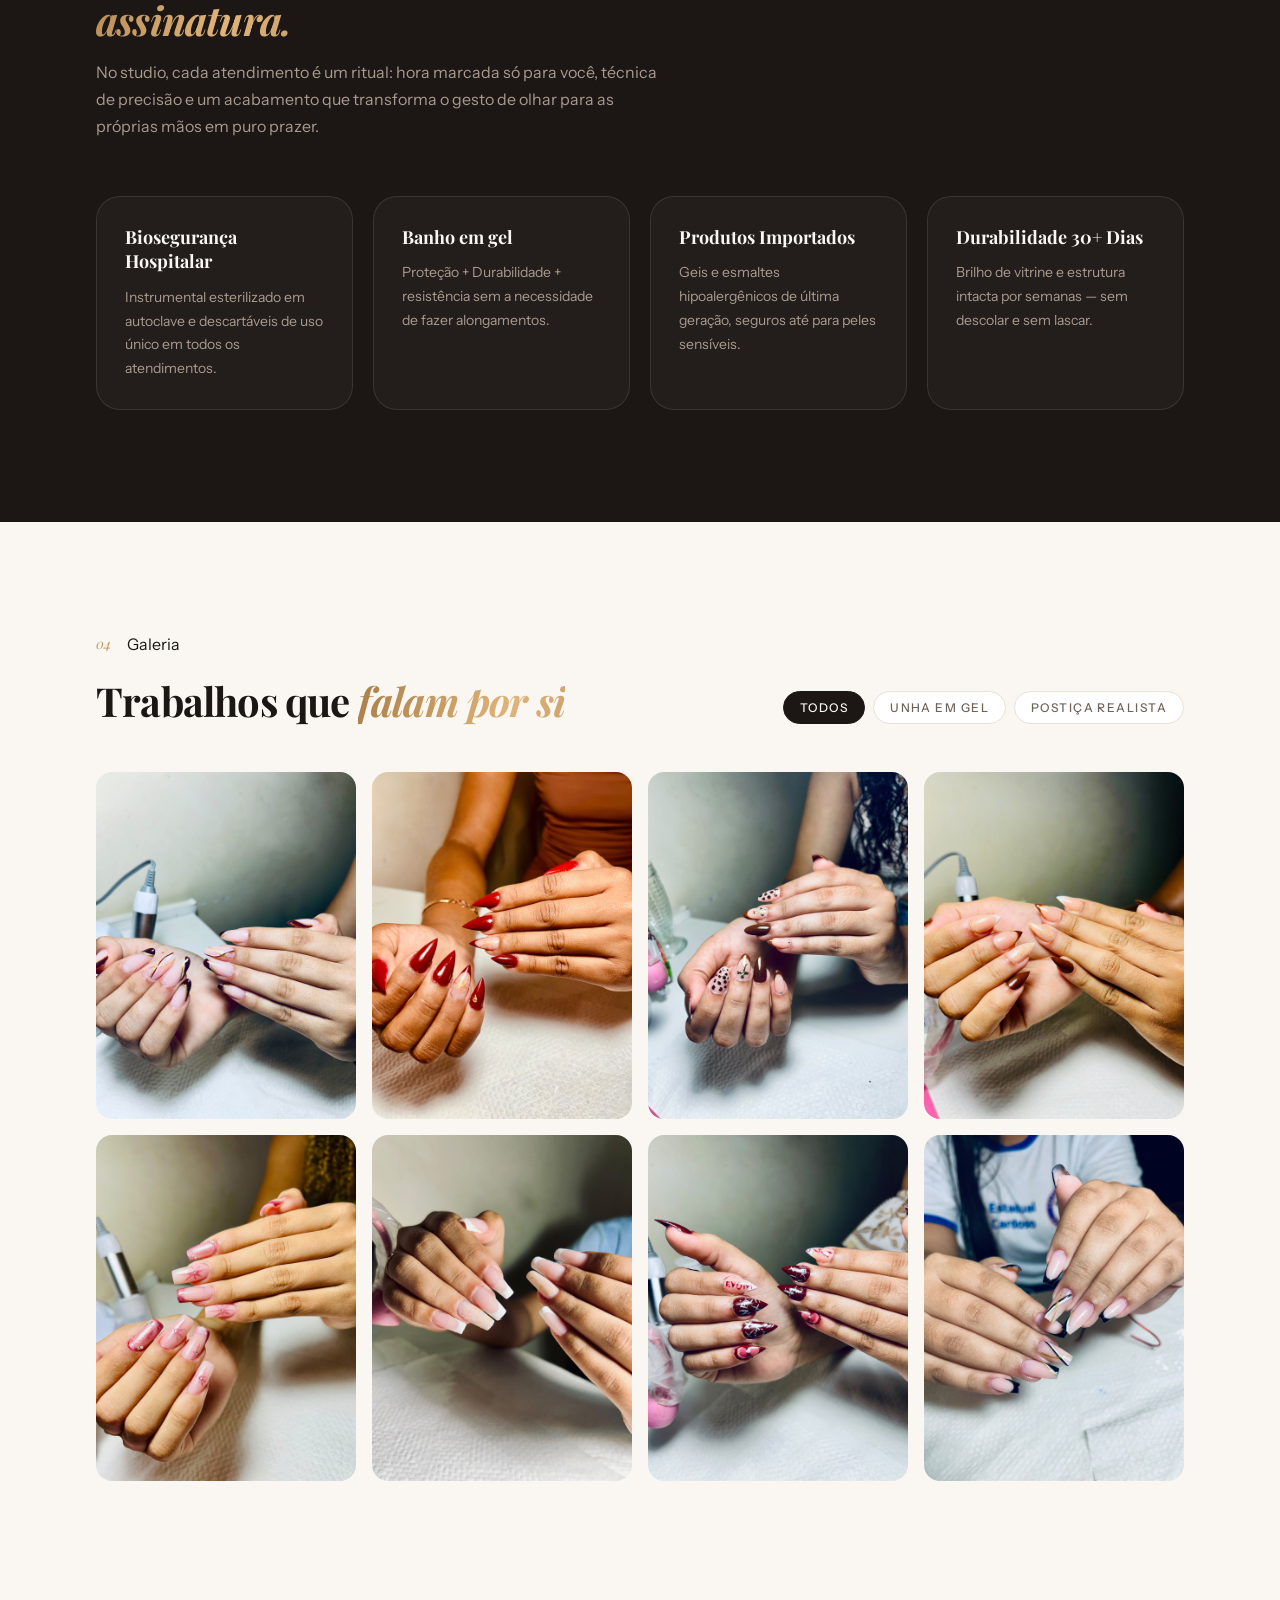
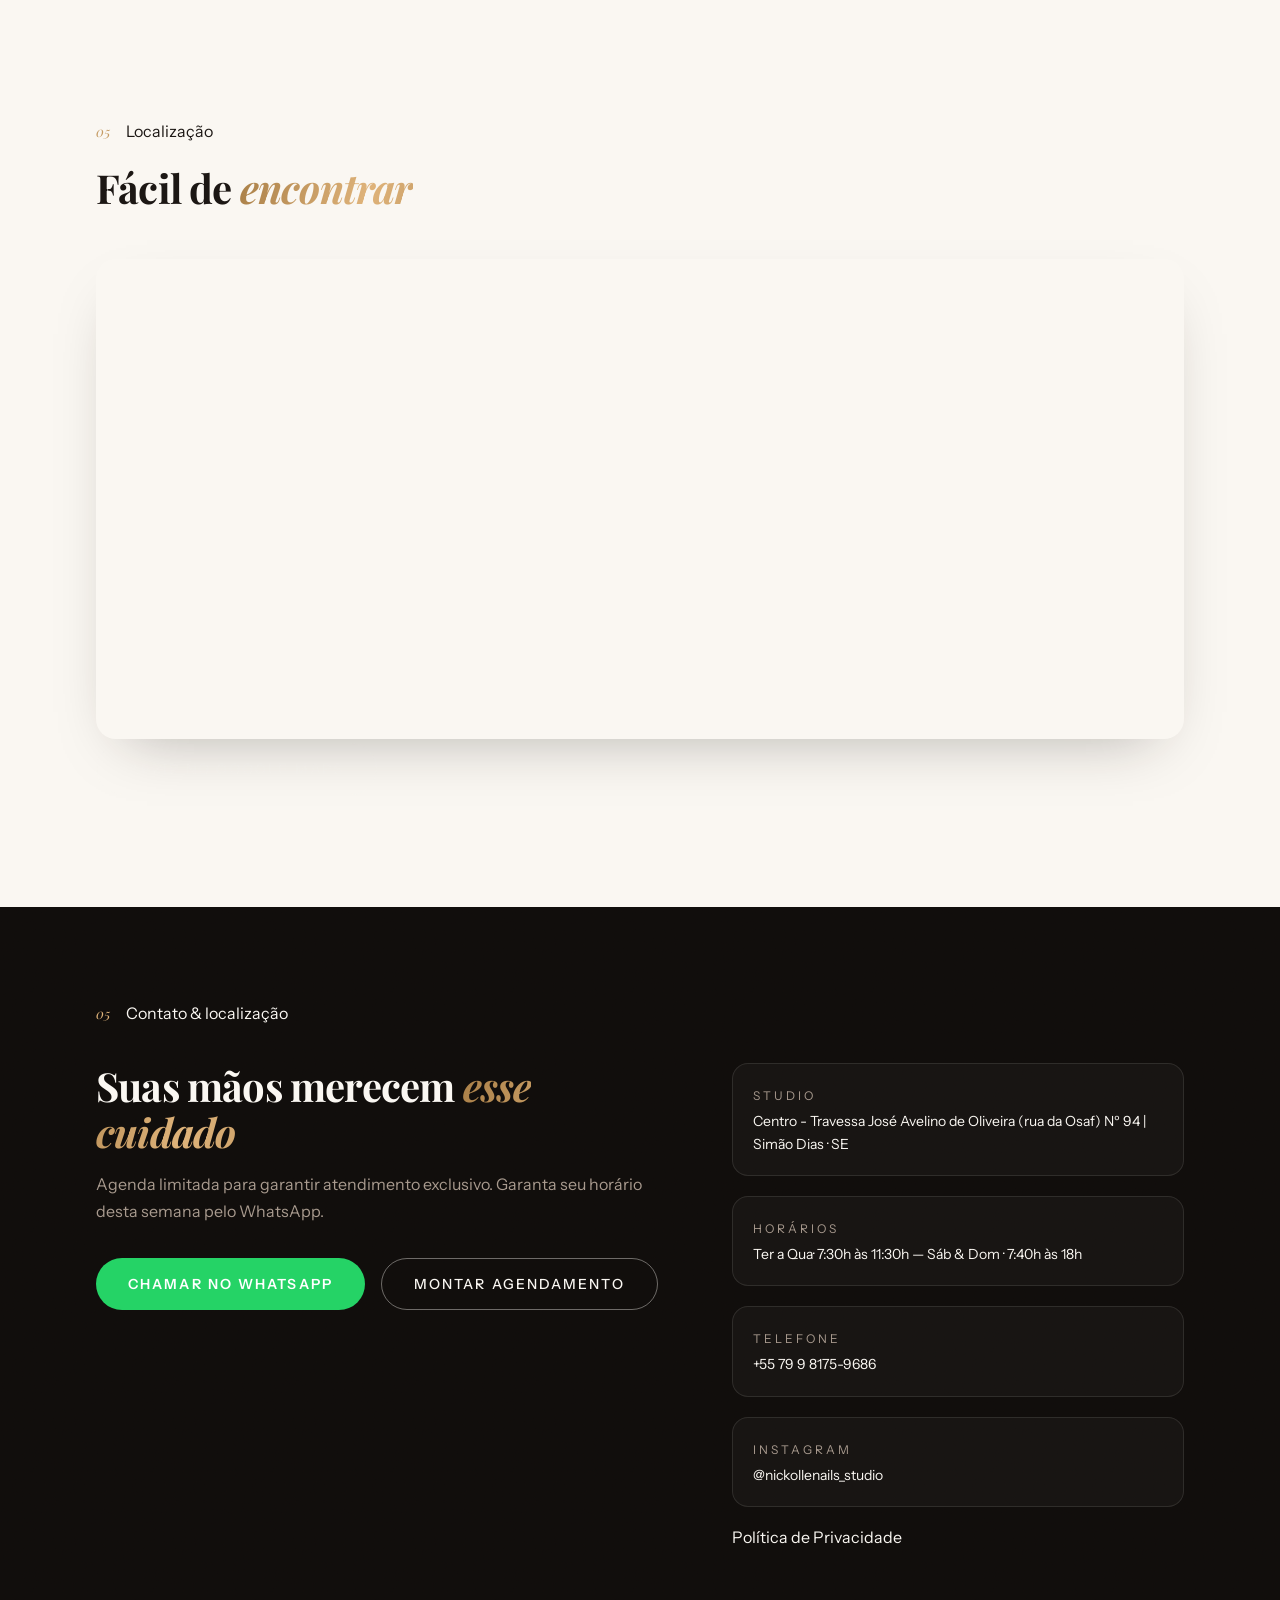
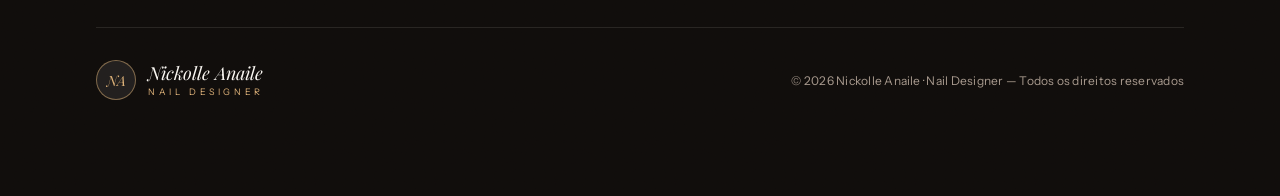
==== commit ba1fecdf: "politica de privacidade" ====
--- a/index.html
+++ b/index.html
@@ -354,9 +354,13 @@
               target="_blank"
               rel="noreferrer"
               ><span class="cc-label">Instagram</span>
-              <p>@nickollenails_studio</p></a
+              <p>@nickollenails_studio</p></a 
             >
+            <a href="politica-privacidade.html">
+              Política de Privacidade
+            </a>
           </div>
+          
         </div>
         <div class="footer-base">
           <button
